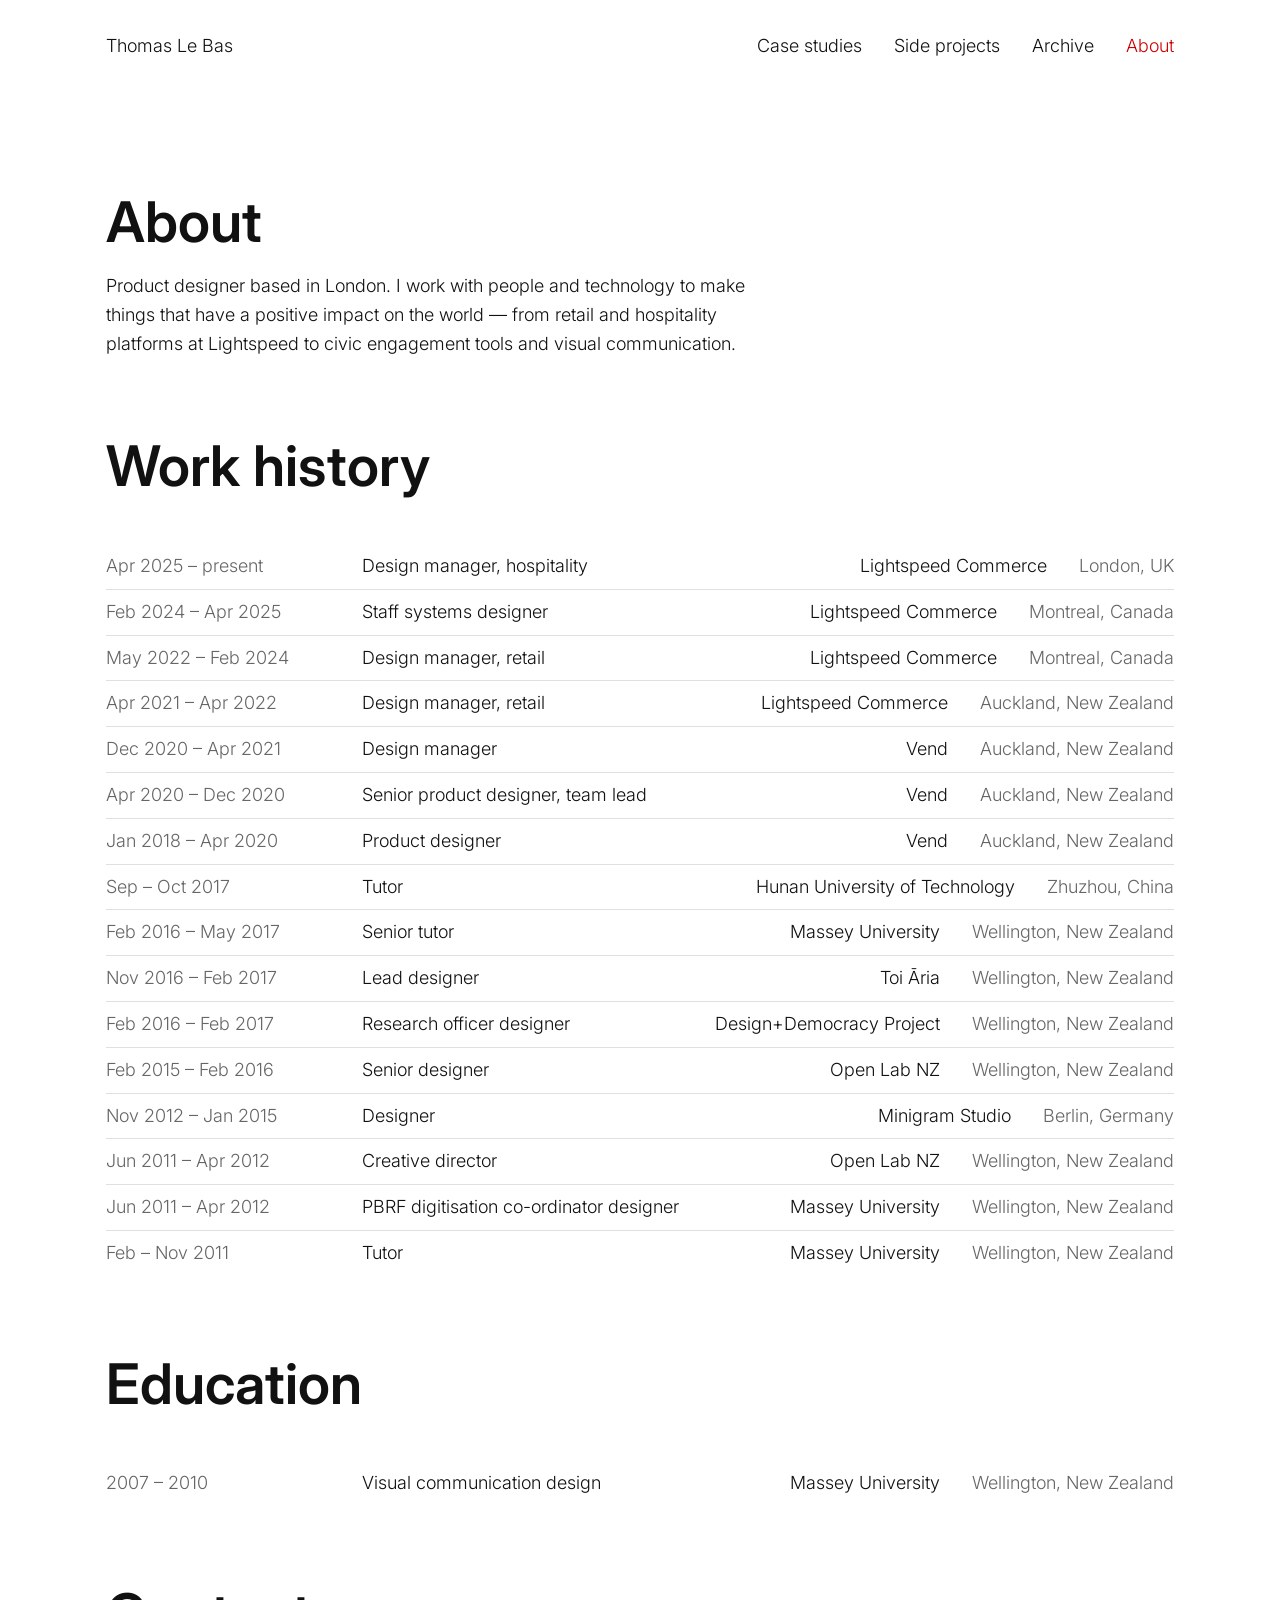
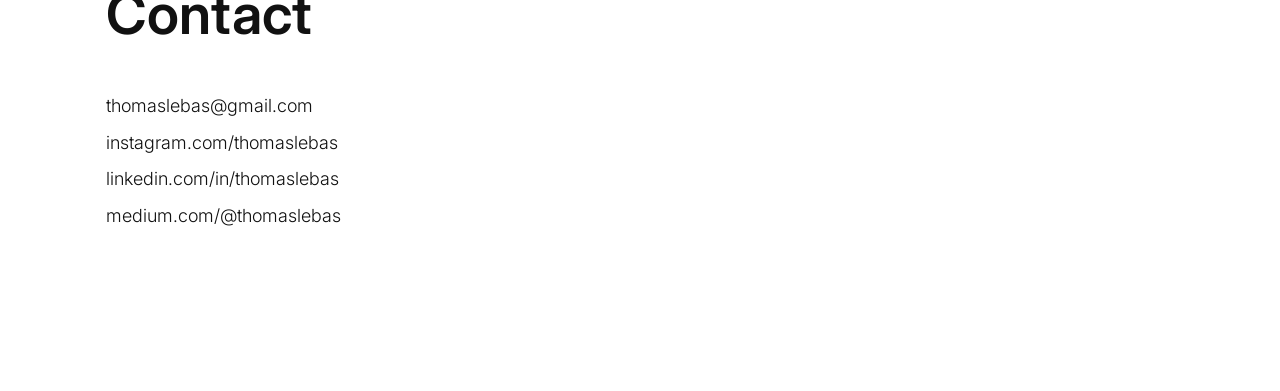
==== about.html @ 402ba268 "Replace overlay with project pages and refresh site typography - Add project.html and project.js for" ====
<!DOCTYPE html>
<html lang="en">
<head>
  <meta charset="UTF-8">
  <meta name="viewport" content="width=device-width, initial-scale=1.0">
  <title>About — Thomas Le Bas</title>
  <link rel="stylesheet" href="css/style.css">
</head>
<body data-page="about">
  <header class="site-header">
    <a href="index.html" class="site-name">Thomas Le Bas</a>
    <nav>
      <ul class="site-nav">
        <li><a href="case-studies.html">Case studies</a></li>
        <li><a href="side-projects.html">Side projects</a></li>
        <li><a href="archive.html">Archive</a></li>
        <li><a href="about.html">About</a></li>
      </ul>
    </nav>
  </header>

  <main>
    <h1 class="page-heading">About</h1>

    <section class="about-section">
      <p class="about-bio">Product designer based in London. I work with people and technology to make things that have a positive impact on the world — from retail and hospitality platforms at Lightspeed to civic engagement tools and visual communication.</p>
    </section>

    <section class="about-section">
      <h2>Work history</h2>
      <ul class="cv-list">
        <li>
          <span class="cv-dates">Apr 2025 – present</span>
          <span>Design manager, hospitality</span>
          <span class="cv-org">Lightspeed Commerce</span>
          <span class="cv-location">London, UK</span>
        </li>
        <li>
          <span class="cv-dates">Feb 2024 – Apr 2025</span>
          <span>Staff systems designer</span>
          <span class="cv-org">Lightspeed Commerce</span>
          <span class="cv-location">Montreal, Canada</span>
        </li>
        <li>
          <span class="cv-dates">May 2022 – Feb 2024</span>
          <span>Design manager, retail</span>
          <span class="cv-org">Lightspeed Commerce</span>
          <span class="cv-location">Montreal, Canada</span>
        </li>
        <li>
          <span class="cv-dates">Apr 2021 – Apr 2022</span>
          <span>Design manager, retail</span>
          <span class="cv-org">Lightspeed Commerce</span>
          <span class="cv-location">Auckland, New Zealand</span>
        </li>
        <li>
          <span class="cv-dates">Dec 2020 – Apr 2021</span>
          <span>Design manager</span>
          <span class="cv-org">Vend</span>
          <span class="cv-location">Auckland, New Zealand</span>
        </li>
        <li>
          <span class="cv-dates">Apr 2020 – Dec 2020</span>
          <span>Senior product designer, team lead</span>
          <span class="cv-org">Vend</span>
          <span class="cv-location">Auckland, New Zealand</span>
        </li>
        <li>
          <span class="cv-dates">Jan 2018 – Apr 2020</span>
          <span>Product designer</span>
          <span class="cv-org">Vend</span>
          <span class="cv-location">Auckland, New Zealand</span>
        </li>
        <li>
          <span class="cv-dates">Sep – Oct 2017</span>
          <span>Tutor</span>
          <span class="cv-org">Hunan University of Technology</span>
          <span class="cv-location">Zhuzhou, China</span>
        </li>
        <li>
          <span class="cv-dates">Feb 2016 – May 2017</span>
          <span>Senior tutor</span>
          <span class="cv-org">Massey University</span>
          <span class="cv-location">Wellington, New Zealand</span>
        </li>
        <li>
          <span class="cv-dates">Nov 2016 – Feb 2017</span>
          <span>Lead designer</span>
          <span class="cv-org">Toi Āria</span>
          <span class="cv-location">Wellington, New Zealand</span>
        </li>
        <li>
          <span class="cv-dates">Feb 2016 – Feb 2017</span>
          <span>Research officer designer</span>
          <span class="cv-org">Design+Democracy Project</span>
          <span class="cv-location">Wellington, New Zealand</span>
        </li>
        <li>
          <span class="cv-dates">Feb 2015 – Feb 2016</span>
          <span>Senior designer</span>
          <span class="cv-org">Open Lab NZ</span>
          <span class="cv-location">Wellington, New Zealand</span>
        </li>
        <li>
          <span class="cv-dates">Nov 2012 – Jan 2015</span>
          <span>Designer</span>
          <span class="cv-org">Minigram Studio</span>
          <span class="cv-location">Berlin, Germany</span>
        </li>
        <li>
          <span class="cv-dates">Jun 2011 – Apr 2012</span>
          <span>Creative director</span>
          <span class="cv-org">Open Lab NZ</span>
          <span class="cv-location">Wellington, New Zealand</span>
        </li>
        <li>
          <span class="cv-dates">Jun 2011 – Apr 2012</span>
          <span>PBRF digitisation co-ordinator designer</span>
          <span class="cv-org">Massey University</span>
          <span class="cv-location">Wellington, New Zealand</span>
        </li>
        <li>
          <span class="cv-dates">Feb – Nov 2011</span>
          <span>Tutor</span>
          <span class="cv-org">Massey University</span>
          <span class="cv-location">Wellington, New Zealand</span>
        </li>
      </ul>
    </section>

    <section class="about-section">
      <h2>Education</h2>
      <ul class="cv-list">
        <li>
          <span class="cv-dates">2007 – 2010</span>
          <span>Visual communication design</span>
          <span class="cv-org">Massey University</span>
          <span class="cv-location">Wellington, New Zealand</span>
        </li>
      </ul>
    </section>

    <section class="about-section">
      <h2>Contact</h2>
      <ul class="contact-list">
        <li><a href="mailto:thomaslebas@gmail.com">thomaslebas@gmail.com</a></li>
        <li><a href="https://instagram.com/thomaslebas" target="_blank" rel="noopener noreferrer">instagram.com/thomaslebas</a></li>
        <li><a href="https://linkedin.com/in/thomaslebas" target="_blank" rel="noopener noreferrer">linkedin.com/in/thomaslebas</a></li>
        <li><a href="https://medium.com/@thomaslebas" target="_blank" rel="noopener noreferrer">medium.com/@thomaslebas</a></li>
      </ul>
    </section>
  </main>

  <script src="js/nav.js"></script>
</body>
</html>
---- css/style.css ----
@import url('https://fonts.googleapis.com/css2?family=Inter:wght@300;600&display=swap');

:root {
  --color-bg: #ffffff;
  --color-text: #111111;
  --color-muted: #666666;
  --color-accent: #cc0000;
  --color-border: #e0e0e0;
  --font-family: 'Inter', system-ui, sans-serif;
  --font-size-heading: 3.5rem;
  --font-size-body: 1.125rem;
  --font-weight-heading: 600;
  --font-weight-body: 300;
  --max-width: 1100px;
  --space-xs: 0.5rem;
  --space-sm: 1rem;
  --space-md: 2rem;
  --space-lg: 4rem;
  --space-xl: 6rem;
}

@media (prefers-color-scheme: dark) {
  :root {
    --color-bg: #111111;
    --color-text: #d4d4d4;
    --color-muted: #8a8a8a;
    --color-accent: #d94040;
    --color-border: #333333;
  }
}

*,
*::before,
*::after {
  box-sizing: border-box;
  margin: 0;
  padding: 0;
}

html {
  font-size: 16px;
  -webkit-text-size-adjust: 100%;
}

body {
  font-family: var(--font-family);
  font-weight: var(--font-weight-body);
  font-size: var(--font-size-body);
  line-height: 1.6;
  color: var(--color-text);
  background-color: var(--color-bg);
  text-transform: none;
}

a {
  color: inherit;
  text-decoration: none;
}

a:hover {
  color: var(--color-accent);
}

img {
  display: block;
  max-width: 100%;
  height: auto;
}

/* Header */

.site-header {
  display: flex;
  justify-content: space-between;
  align-items: baseline;
  gap: var(--space-md);
  max-width: var(--max-width);
  margin: 0 auto;
  padding: var(--space-md) var(--space-sm);
}

.site-name {
  font-size: var(--font-size-body);
  font-weight: var(--font-weight-body);
  white-space: nowrap;
}

.site-nav {
  display: flex;
  flex-wrap: wrap;
  gap: var(--space-sm) var(--space-md);
  list-style: none;
}

.site-nav a {
  font-size: var(--font-size-body);
  font-weight: var(--font-weight-body);
}

.site-nav a.active {
  color: var(--color-accent);
}

/* Main */

main {
  max-width: var(--max-width);
  margin: 0 auto;
  padding: var(--space-xl) var(--space-sm) var(--space-xl);
}

/* Homepage */

.home-intro {
  font-size: var(--font-size-heading);
  font-weight: var(--font-weight-heading);
  line-height: 1.3;
}

/* Page headings */

.page-heading {
  font-size: var(--font-size-heading);
  font-weight: var(--font-weight-heading);
  line-height: 1.2;
  margin-bottom: var(--space-sm);
}

.page-intro {
  font-size: var(--font-size-body);
  color: var(--color-muted);
  max-width: 40rem;
  margin-bottom: var(--space-lg);
}

.page-placeholder {
  font-size: var(--font-size-body);
  color: var(--color-muted);
}

/* About */

.about-section {
  margin-bottom: var(--space-lg);
}

.about-section h2 {
  font-size: var(--font-size-heading);
  font-weight: var(--font-weight-heading);
  margin-bottom: var(--space-md);
}

.about-bio {
  max-width: 40rem;
  margin-bottom: var(--space-lg);
}

.cv-list {
  list-style: none;
}

.cv-list li {
  display: grid;
  grid-template-columns: 14rem 1fr auto auto;
  gap: var(--space-md);
  align-items: baseline;
  padding: var(--space-xs) 0;
  border-bottom: 1px solid var(--color-border);
  font-size: var(--font-size-body);
}

.cv-list li:last-child {
  border-bottom: none;
}

.cv-dates,
.cv-location {
  color: var(--color-muted);
}

.cv-org,
.cv-location {
  white-space: nowrap;
}

.contact-list {
  list-style: none;
}

.contact-list li {
  margin-bottom: var(--space-xs);
}

.contact-list a {
  font-size: var(--font-size-body);
}

/* Project detail */

.project-back {
  display: inline-block;
  font-size: var(--font-size-body);
  color: var(--color-muted);
  margin-bottom: var(--space-md);
}

.project-title {
  font-size: var(--font-size-heading);
  font-weight: var(--font-weight-heading);
  line-height: 1.2;
  margin-bottom: var(--space-sm);
}

.project-description {
  font-size: var(--font-size-body);
  margin-bottom: var(--space-sm);
  max-width: 40rem;
}

.project-credit,
.project-year {
  font-size: var(--font-size-body);
  color: var(--color-muted);
  margin-bottom: var(--space-xs);
}

.project-year {
  margin-bottom: var(--space-md);
}

.project-images img {
  width: 100%;
  margin-bottom: var(--space-sm);
}

@media (max-width: 900px) {
  .project-grid {
    grid-template-columns: repeat(2, 1fr);
  }
}

@media (max-width: 640px) {
  .site-header {
    flex-direction: column;
    align-items: flex-start;
  }

  .project-grid {
    grid-template-columns: 1fr;
  }

  .cv-list li {
    grid-template-columns: 1fr;
    gap: 0;
    padding: var(--space-sm) 0;
  }
}

/* Grid */

.project-grid {
  display: grid;
  grid-template-columns: repeat(3, 1fr);
  gap: var(--space-md);
}

.project-card {
  display: block;
  width: 100%;
  text-align: left;
  color: inherit;
}

.project-card:hover .project-card-title {
  color: var(--color-accent);
}

.project-card-image {
  width: 100%;
  aspect-ratio: 4 / 3;
  object-fit: cover;
}

.project-card-placeholder {
  width: 100%;
  aspect-ratio: 4 / 3;
  background-color: var(--color-muted);
  opacity: 0.1;
}

.project-card-title {
  font-size: var(--font-size-body);
  font-weight: var(--font-weight-body);
  margin-top: var(--space-sm);
}
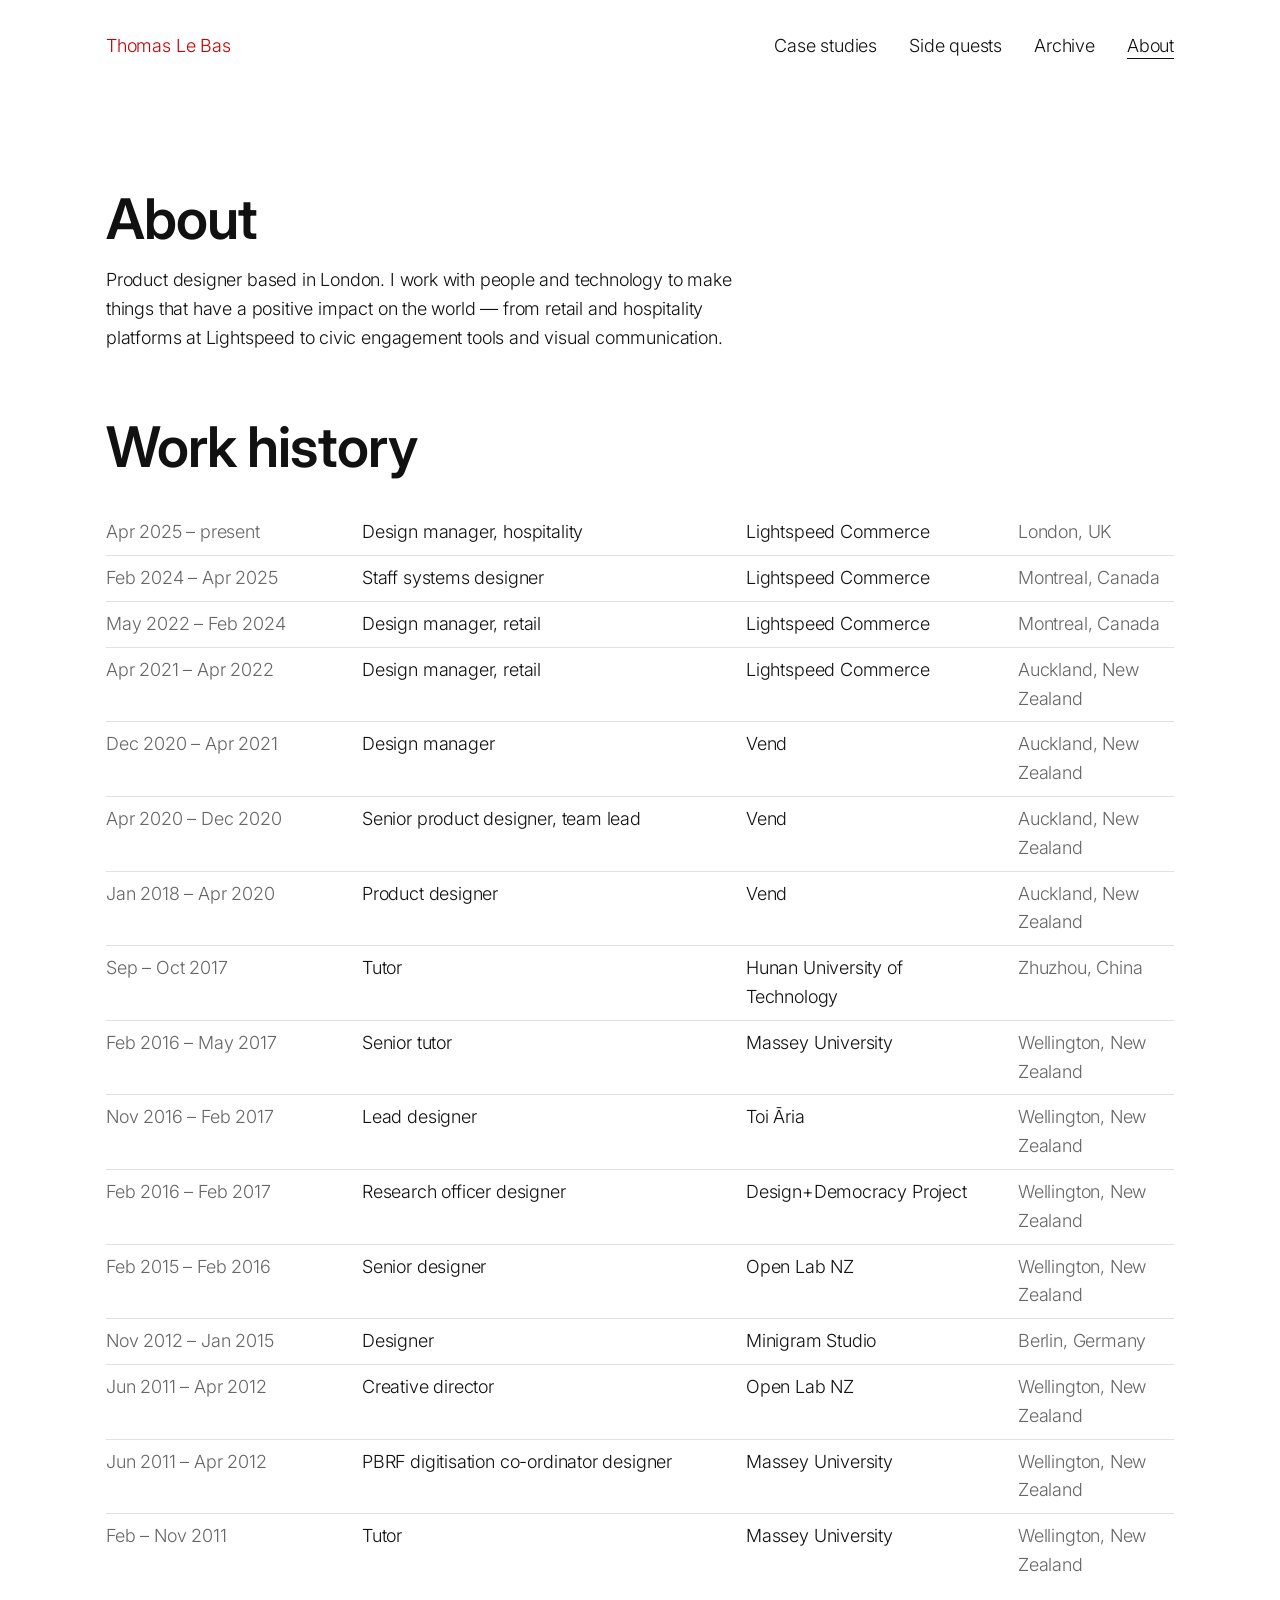
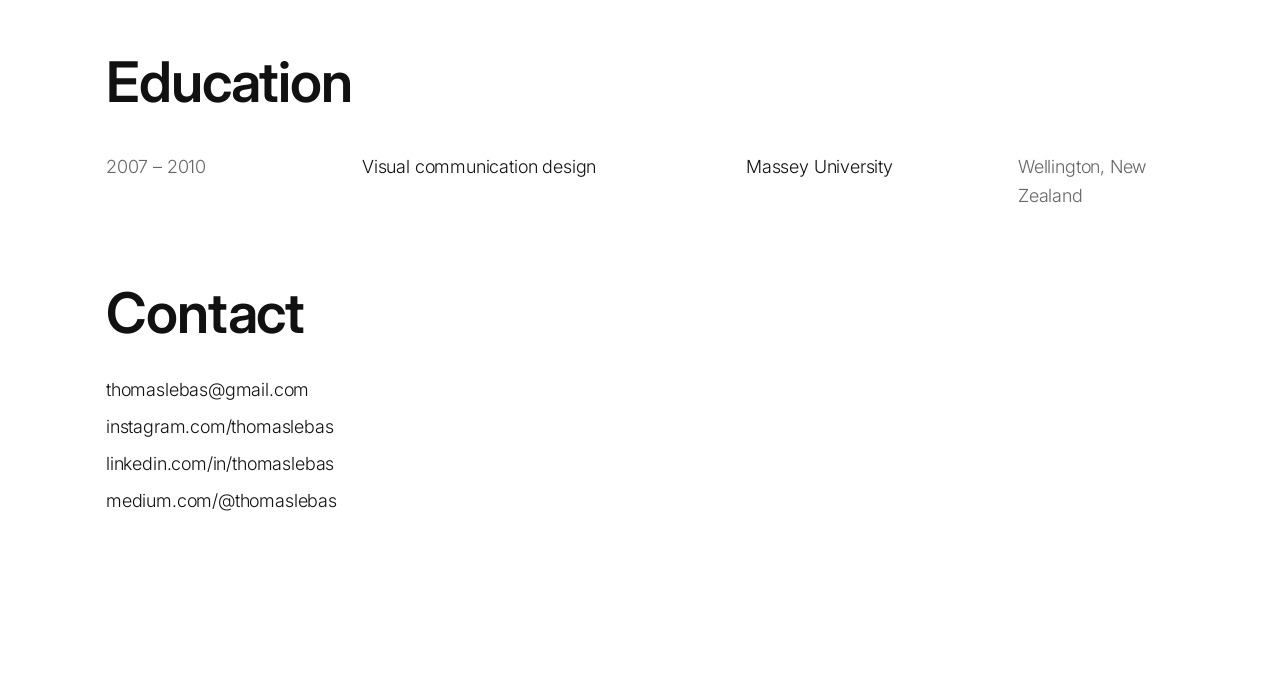
==== commit af4a78b8: "Add mobile nav, auth gate, and link hover refinements - Add hamburger menu toggle for mobile navigat" ====
--- a/about.html
+++ b/about.html
@@ -9,10 +9,13 @@
 <body data-page="about">
   <header class="site-header">
     <a href="index.html" class="site-name">Thomas Le Bas</a>
-    <nav>
+    <button type="button" class="nav-toggle" aria-expanded="false" aria-controls="site-nav" aria-label="Open menu">
+      <span class="nav-toggle-icon" aria-hidden="true"></span>
+    </button>
+    <nav id="site-nav">
       <ul class="site-nav">
         <li><a href="case-studies.html">Case studies</a></li>
-        <li><a href="side-projects.html">Side projects</a></li>
+        <li><a href="side-projects.html">Side quests</a></li>
         <li><a href="archive.html">Archive</a></li>
         <li><a href="about.html">About</a></li>
       </ul>
--- a/css/style.css
+++ b/css/style.css
@@ -8,7 +8,10 @@
   --color-border: #e0e0e0;
   --font-family: 'Inter', system-ui, sans-serif;
   --font-size-heading: 3.5rem;
+  --line-height-heading: 1.1;
+  --letter-spacing-heading: -0.02em;
   --font-size-body: 1.125rem;
+  --letter-spacing-body: -0.01em;
   --font-weight-heading: 600;
   --font-weight-body: 300;
   --max-width: 1100px;
@@ -46,6 +49,7 @@
   font-family: var(--font-family);
   font-weight: var(--font-weight-body);
   font-size: var(--font-size-body);
+  letter-spacing: var(--letter-spacing-body);
   line-height: 1.6;
   color: var(--color-text);
   background-color: var(--color-bg);
@@ -55,10 +59,28 @@
 a {
   color: inherit;
   text-decoration: none;
+  position: relative;
+  display: inline-block;
+  line-height: 1;
+  padding-bottom: 4px;
+}
+
+a::after {
+  content: '';
+  position: absolute;
+  left: 0;
+  right: 0;
+  bottom: 0;
+  height: 1px;
+  background-color: transparent;
+}
+
+a:hover::after {
+  background-color: currentColor;
 }
 
 a:hover {
-  color: var(--color-accent);
+  text-decoration: none;
 }
 
 img {
@@ -82,7 +104,54 @@
 .site-name {
   font-size: var(--font-size-body);
   font-weight: var(--font-weight-body);
+  color: var(--color-accent);
   white-space: nowrap;
+}
+
+.site-name:hover {
+  color: var(--color-accent);
+}
+
+.site-nav a.active::after {
+  background-color: currentColor;
+}
+
+.nav-toggle {
+  display: none;
+  background: none;
+  border: none;
+  padding: var(--space-xs);
+  cursor: pointer;
+  color: inherit;
+  line-height: 0;
+}
+
+.nav-toggle-icon,
+.nav-toggle-icon::before,
+.nav-toggle-icon::after {
+  display: block;
+  width: 1.25rem;
+  height: 2px;
+  background-color: currentColor;
+}
+
+.nav-toggle-icon {
+  position: relative;
+}
+
+.nav-toggle-icon::before,
+.nav-toggle-icon::after {
+  content: '';
+  position: absolute;
+  left: 0;
+}
+
+.nav-toggle-icon::before {
+  top: -6px;
+}
+
+.nav-toggle-icon::after {
+  top: 6px;
 }
 
 .site-nav {
@@ -97,10 +166,6 @@
   font-weight: var(--font-weight-body);
 }
 
-.site-nav a.active {
-  color: var(--color-accent);
-}
-
 /* Main */
 
 main {
@@ -114,7 +179,8 @@
 .home-intro {
   font-size: var(--font-size-heading);
   font-weight: var(--font-weight-heading);
-  line-height: 1.3;
+  line-height: var(--line-height-heading);
+  letter-spacing: var(--letter-spacing-heading);
 }
 
 /* Page headings */
@@ -122,7 +188,8 @@
 .page-heading {
   font-size: var(--font-size-heading);
   font-weight: var(--font-weight-heading);
-  line-height: 1.2;
+  line-height: var(--line-height-heading);
+  letter-spacing: var(--letter-spacing-heading);
   margin-bottom: var(--space-sm);
 }
 
@@ -136,6 +203,67 @@
 .page-placeholder {
   font-size: var(--font-size-body);
   color: var(--color-muted);
+}
+
+/* Auth gate */
+
+.auth-gate {
+  max-width: 24rem;
+}
+
+.auth-gate-intro {
+  font-size: var(--font-size-body);
+  color: var(--color-muted);
+  margin-bottom: var(--space-md);
+}
+
+.auth-gate-form {
+  display: flex;
+  flex-direction: column;
+  gap: var(--space-sm);
+}
+
+.auth-gate-label {
+  font-size: var(--font-size-body);
+}
+
+.auth-gate-input {
+  font-family: var(--font-family);
+  font-size: var(--font-size-body);
+  font-weight: var(--font-weight-body);
+  letter-spacing: var(--letter-spacing-body);
+  color: var(--color-text);
+  background-color: var(--color-bg);
+  border: 1px solid var(--color-border);
+  padding: var(--space-xs) var(--space-sm);
+  width: 100%;
+}
+
+.auth-gate-input:focus {
+  outline: 2px solid var(--color-accent);
+  outline-offset: 2px;
+}
+
+.auth-gate-error {
+  font-size: var(--font-size-body);
+  color: var(--color-accent);
+}
+
+.auth-gate-submit {
+  align-self: flex-start;
+  font-family: var(--font-family);
+  font-size: var(--font-size-body);
+  font-weight: var(--font-weight-body);
+  letter-spacing: var(--letter-spacing-body);
+  color: var(--color-text);
+  background: none;
+  border: 1px solid var(--color-border);
+  padding: var(--space-xs) var(--space-sm);
+  cursor: pointer;
+}
+
+.auth-gate-submit:hover {
+  text-decoration: underline;
 }
 
 /* About */
@@ -147,6 +275,8 @@
 .about-section h2 {
   font-size: var(--font-size-heading);
   font-weight: var(--font-weight-heading);
+  line-height: var(--line-height-heading);
+  letter-spacing: var(--letter-spacing-heading);
   margin-bottom: var(--space-md);
 }
 
@@ -161,9 +291,11 @@
 
 .cv-list li {
   display: grid;
-  grid-template-columns: 14rem 1fr auto auto;
+  grid-template-columns: 14rem 22rem 15rem 11rem;
   gap: var(--space-md);
   align-items: baseline;
+  justify-items: start;
+  text-align: left;
   padding: var(--space-xs) 0;
   border-bottom: 1px solid var(--color-border);
   font-size: var(--font-size-body);
@@ -180,7 +312,7 @@
 
 .cv-org,
 .cv-location {
-  white-space: nowrap;
+  text-align: left;
 }
 
 .contact-list {
@@ -207,7 +339,8 @@
 .project-title {
   font-size: var(--font-size-heading);
   font-weight: var(--font-weight-heading);
-  line-height: 1.2;
+  line-height: var(--line-height-heading);
+  letter-spacing: var(--letter-spacing-heading);
   margin-bottom: var(--space-sm);
 }
 
@@ -231,29 +364,6 @@
 .project-images img {
   width: 100%;
   margin-bottom: var(--space-sm);
-}
-
-@media (max-width: 900px) {
-  .project-grid {
-    grid-template-columns: repeat(2, 1fr);
-  }
-}
-
-@media (max-width: 640px) {
-  .site-header {
-    flex-direction: column;
-    align-items: flex-start;
-  }
-
-  .project-grid {
-    grid-template-columns: 1fr;
-  }
-
-  .cv-list li {
-    grid-template-columns: 1fr;
-    gap: 0;
-    padding: var(--space-sm) 0;
-  }
 }
 
 /* Grid */
@@ -269,10 +379,48 @@
   width: 100%;
   text-align: left;
   color: inherit;
-}
-
-.project-card:hover .project-card-title {
-  color: var(--color-accent);
+  padding-bottom: 0;
+  line-height: inherit;
+}
+
+.project-card::after {
+  display: none;
+}
+
+.project-card-title,
+.project-card-descriptor {
+  position: relative;
+  display: block;
+  width: fit-content;
+  line-height: 1;
+  padding-bottom: 4px;
+  font-size: var(--font-size-body);
+  font-weight: var(--font-weight-body);
+}
+
+.project-card-title {
+  margin-top: var(--space-sm);
+}
+
+.project-card-descriptor {
+  color: var(--color-muted);
+  margin-top: var(--space-xs);
+}
+
+.project-card-title::after,
+.project-card-descriptor::after {
+  content: '';
+  position: absolute;
+  left: 0;
+  right: 0;
+  bottom: 0;
+  height: 1px;
+  background-color: transparent;
+}
+
+.project-card:hover .project-card-title::after,
+.project-card:hover .project-card-descriptor::after {
+  background-color: currentColor;
 }
 
 .project-card-image {
@@ -288,8 +436,50 @@
   opacity: 0.1;
 }
 
-.project-card-title {
-  font-size: var(--font-size-body);
-  font-weight: var(--font-weight-body);
-  margin-top: var(--space-sm);
-}
+@media (max-width: 900px) {
+  .project-grid {
+    grid-template-columns: repeat(2, 1fr);
+  }
+}
+
+@media (max-width: 640px) {
+  :root {
+    --font-size-heading: 3em;
+  }
+
+  .site-header {
+    flex-wrap: wrap;
+    align-items: center;
+  }
+
+  .nav-toggle {
+    display: block;
+    margin-left: auto;
+  }
+
+  .site-header nav {
+    display: none;
+    width: 100%;
+    order: 3;
+  }
+
+  .site-header nav.is-open {
+    display: block;
+  }
+
+  .site-nav {
+    flex-direction: column;
+    gap: var(--space-sm);
+    padding-top: var(--space-sm);
+  }
+
+  .project-grid {
+    grid-template-columns: 1fr;
+  }
+
+  .cv-list li {
+    grid-template-columns: 1fr;
+    gap: 0;
+    padding: var(--space-sm) 0;
+  }
+}
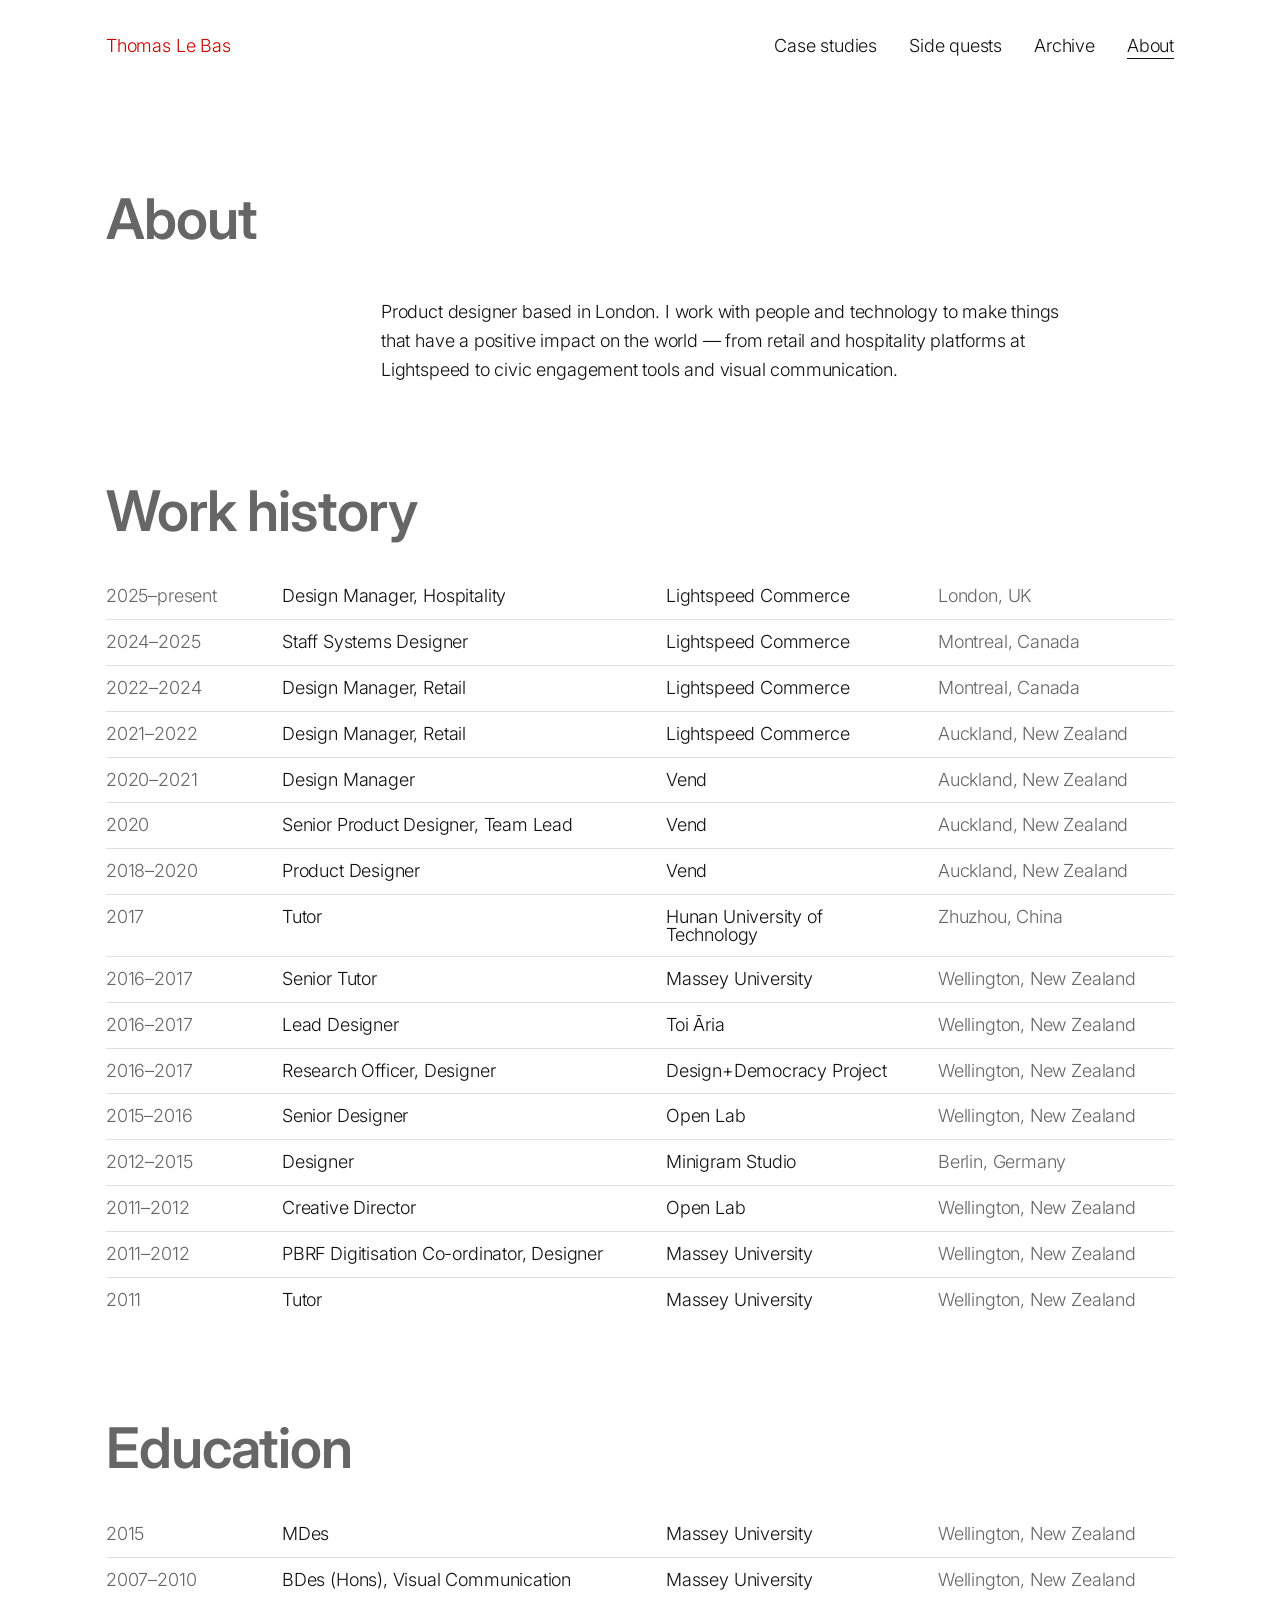
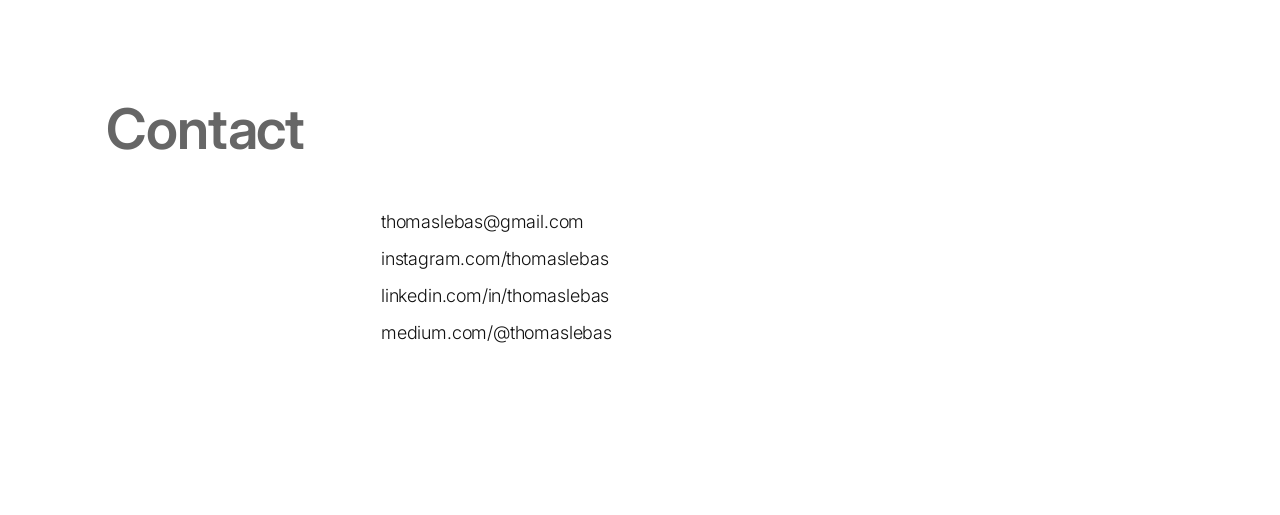
==== commit 5adad748: "Add homepage previews and case studies grid - Show case studies, side quests, and archive previews o" ====
--- a/about.html
+++ b/about.html
@@ -22,136 +22,141 @@
     </nav>
   </header>
 
-  <main>
-    <h1 class="page-heading">About</h1>
+  <main class="about-layout">
+    <h1 class="page-heading about-layout-heading">About</h1>
+    <div class="about-layout-body">
+      <p class="about-bio">Product designer based in London. I work with people and technology to make things that have a positive impact on the world — from retail and hospitality platforms at Lightspeed to civic engagement tools and visual communication.</p>
+    </div>
 
-    <section class="about-section">
-      <p class="about-bio">Product designer based in London. I work with people and technology to make things that have a positive impact on the world — from retail and hospitality platforms at Lightspeed to civic engagement tools and visual communication.</p>
-    </section>
-
-    <section class="about-section">
+    <section class="about-section about-layout-full">
       <h2>Work history</h2>
       <ul class="cv-list">
         <li>
-          <span class="cv-dates">Apr 2025 – present</span>
-          <span>Design manager, hospitality</span>
-          <span class="cv-org">Lightspeed Commerce</span>
+          <span class="cv-dates">2025–present</span>
+          <span>Design Manager, Hospitality</span>
+          <a class="cv-org" href="https://www.lightspeedhq.com/" target="_blank" rel="noopener noreferrer">Lightspeed Commerce</a>
           <span class="cv-location">London, UK</span>
         </li>
         <li>
-          <span class="cv-dates">Feb 2024 – Apr 2025</span>
-          <span>Staff systems designer</span>
-          <span class="cv-org">Lightspeed Commerce</span>
+          <span class="cv-dates">2024–2025</span>
+          <span>Staff Systems Designer</span>
+          <a class="cv-org" href="https://www.lightspeedhq.com/" target="_blank" rel="noopener noreferrer">Lightspeed Commerce</a>
           <span class="cv-location">Montreal, Canada</span>
         </li>
         <li>
-          <span class="cv-dates">May 2022 – Feb 2024</span>
-          <span>Design manager, retail</span>
-          <span class="cv-org">Lightspeed Commerce</span>
+          <span class="cv-dates">2022–2024</span>
+          <span>Design Manager, Retail</span>
+          <a class="cv-org" href="https://www.lightspeedhq.com/" target="_blank" rel="noopener noreferrer">Lightspeed Commerce</a>
           <span class="cv-location">Montreal, Canada</span>
         </li>
         <li>
-          <span class="cv-dates">Apr 2021 – Apr 2022</span>
-          <span>Design manager, retail</span>
-          <span class="cv-org">Lightspeed Commerce</span>
+          <span class="cv-dates">2021–2022</span>
+          <span>Design Manager, Retail</span>
+          <a class="cv-org" href="https://www.lightspeedhq.com/" target="_blank" rel="noopener noreferrer">Lightspeed Commerce</a>
           <span class="cv-location">Auckland, New Zealand</span>
         </li>
         <li>
-          <span class="cv-dates">Dec 2020 – Apr 2021</span>
-          <span>Design manager</span>
-          <span class="cv-org">Vend</span>
+          <span class="cv-dates">2020–2021</span>
+          <span>Design Manager</span>
+          <a class="cv-org" href="https://www.vendhq.com/" target="_blank" rel="noopener noreferrer">Vend</a>
           <span class="cv-location">Auckland, New Zealand</span>
         </li>
         <li>
-          <span class="cv-dates">Apr 2020 – Dec 2020</span>
-          <span>Senior product designer, team lead</span>
-          <span class="cv-org">Vend</span>
+          <span class="cv-dates">2020</span>
+          <span>Senior Product Designer, Team Lead</span>
+          <a class="cv-org" href="https://www.vendhq.com/" target="_blank" rel="noopener noreferrer">Vend</a>
           <span class="cv-location">Auckland, New Zealand</span>
         </li>
         <li>
-          <span class="cv-dates">Jan 2018 – Apr 2020</span>
-          <span>Product designer</span>
-          <span class="cv-org">Vend</span>
+          <span class="cv-dates">2018–2020</span>
+          <span>Product Designer</span>
+          <a class="cv-org" href="https://www.vendhq.com/" target="_blank" rel="noopener noreferrer">Vend</a>
           <span class="cv-location">Auckland, New Zealand</span>
         </li>
         <li>
-          <span class="cv-dates">Sep – Oct 2017</span>
+          <span class="cv-dates">2017</span>
           <span>Tutor</span>
-          <span class="cv-org">Hunan University of Technology</span>
+          <a class="cv-org" href="https://www.hut.edu.cn/" target="_blank" rel="noopener noreferrer">Hunan University of Technology</a>
           <span class="cv-location">Zhuzhou, China</span>
         </li>
         <li>
-          <span class="cv-dates">Feb 2016 – May 2017</span>
-          <span>Senior tutor</span>
-          <span class="cv-org">Massey University</span>
+          <span class="cv-dates">2016–2017</span>
+          <span>Senior Tutor</span>
+          <a class="cv-org" href="https://www.massey.ac.nz/about/colleges-schools-and-institutes/college-of-creative-arts/" target="_blank" rel="noopener noreferrer">Massey University</a>
           <span class="cv-location">Wellington, New Zealand</span>
         </li>
         <li>
-          <span class="cv-dates">Nov 2016 – Feb 2017</span>
-          <span>Lead designer</span>
-          <span class="cv-org">Toi Āria</span>
+          <span class="cv-dates">2016–2017</span>
+          <span>Lead Designer</span>
+          <a class="cv-org" href="https://www.toiaria.org/" target="_blank" rel="noopener noreferrer">Toi Āria</a>
           <span class="cv-location">Wellington, New Zealand</span>
         </li>
         <li>
-          <span class="cv-dates">Feb 2016 – Feb 2017</span>
-          <span>Research officer designer</span>
-          <span class="cv-org">Design+Democracy Project</span>
+          <span class="cv-dates">2016–2017</span>
+          <span>Research Officer, Designer</span>
+          <a class="cv-org" href="https://designdem.tumblr.com/" target="_blank" rel="noopener noreferrer">Design+Democracy Project</a>
           <span class="cv-location">Wellington, New Zealand</span>
         </li>
         <li>
-          <span class="cv-dates">Feb 2015 – Feb 2016</span>
-          <span>Senior designer</span>
-          <span class="cv-org">Open Lab NZ</span>
+          <span class="cv-dates">2015–2016</span>
+          <span>Senior Designer</span>
+          <a class="cv-org" href="https://www.openlab.ac.nz/" target="_blank" rel="noopener noreferrer">Open Lab</a>
           <span class="cv-location">Wellington, New Zealand</span>
         </li>
         <li>
-          <span class="cv-dates">Nov 2012 – Jan 2015</span>
+          <span class="cv-dates">2012–2015</span>
           <span>Designer</span>
-          <span class="cv-org">Minigram Studio</span>
+          <a class="cv-org" href="https://minigram.de/" target="_blank" rel="noopener noreferrer">Minigram Studio</a>
           <span class="cv-location">Berlin, Germany</span>
         </li>
         <li>
-          <span class="cv-dates">Jun 2011 – Apr 2012</span>
-          <span>Creative director</span>
-          <span class="cv-org">Open Lab NZ</span>
+          <span class="cv-dates">2011–2012</span>
+          <span>Creative Director</span>
+          <a class="cv-org" href="https://www.openlab.ac.nz/" target="_blank" rel="noopener noreferrer">Open Lab</a>
           <span class="cv-location">Wellington, New Zealand</span>
         </li>
         <li>
-          <span class="cv-dates">Jun 2011 – Apr 2012</span>
-          <span>PBRF digitisation co-ordinator designer</span>
-          <span class="cv-org">Massey University</span>
+          <span class="cv-dates">2011–2012</span>
+          <span>PBRF Digitisation Co-ordinator, Designer</span>
+          <a class="cv-org" href="https://www.massey.ac.nz/about/colleges-schools-and-institutes/college-of-creative-arts/" target="_blank" rel="noopener noreferrer">Massey University</a>
           <span class="cv-location">Wellington, New Zealand</span>
         </li>
         <li>
-          <span class="cv-dates">Feb – Nov 2011</span>
+          <span class="cv-dates">2011</span>
           <span>Tutor</span>
-          <span class="cv-org">Massey University</span>
+          <a class="cv-org" href="https://www.massey.ac.nz/about/colleges-schools-and-institutes/college-of-creative-arts/" target="_blank" rel="noopener noreferrer">Massey University</a>
           <span class="cv-location">Wellington, New Zealand</span>
         </li>
       </ul>
     </section>
 
-    <section class="about-section">
+    <section class="about-section about-layout-full">
       <h2>Education</h2>
       <ul class="cv-list">
         <li>
-          <span class="cv-dates">2007 – 2010</span>
-          <span>Visual communication design</span>
-          <span class="cv-org">Massey University</span>
+          <span class="cv-dates">2015</span>
+          <span>MDes</span>
+          <a class="cv-org" href="https://www.massey.ac.nz/about/colleges-schools-and-institutes/college-of-creative-arts/" target="_blank" rel="noopener noreferrer">Massey University</a>
+          <span class="cv-location">Wellington, New Zealand</span>
+        </li>
+        <li>
+          <span class="cv-dates">2007–2010</span>
+          <span>BDes (Hons), Visual Communication</span>
+          <a class="cv-org" href="https://www.massey.ac.nz/about/colleges-schools-and-institutes/college-of-creative-arts/" target="_blank" rel="noopener noreferrer">Massey University</a>
           <span class="cv-location">Wellington, New Zealand</span>
         </li>
       </ul>
     </section>
 
-    <section class="about-section">
-      <h2>Contact</h2>
+    <h2 class="about-layout-heading">Contact</h2>
+    <div class="about-layout-body">
       <ul class="contact-list">
         <li><a href="mailto:thomaslebas@gmail.com">thomaslebas@gmail.com</a></li>
         <li><a href="https://instagram.com/thomaslebas" target="_blank" rel="noopener noreferrer">instagram.com/thomaslebas</a></li>
         <li><a href="https://linkedin.com/in/thomaslebas" target="_blank" rel="noopener noreferrer">linkedin.com/in/thomaslebas</a></li>
         <li><a href="https://medium.com/@thomaslebas" target="_blank" rel="noopener noreferrer">medium.com/@thomaslebas</a></li>
       </ul>
-    </section>
+    </div>
   </main>
 
   <script src="js/nav.js"></script>
--- a/css/style.css
+++ b/css/style.css
@@ -161,7 +161,8 @@
   list-style: none;
 }
 
-.site-nav a {
+.site-nav a,
+.cv-org {
   font-size: var(--font-size-body);
   font-weight: var(--font-weight-body);
 }
@@ -181,6 +182,19 @@
   font-weight: var(--font-weight-heading);
   line-height: var(--line-height-heading);
   letter-spacing: var(--letter-spacing-heading);
+  margin-bottom: 18rem;
+}
+
+.home-intro + .home-section {
+  margin-top: 0;
+}
+
+.home-section {
+  margin-top: var(--space-xl);
+}
+
+.home-section .page-heading {
+  margin-bottom: var(--space-md);
 }
 
 /* Page headings */
@@ -191,6 +205,7 @@
   line-height: var(--line-height-heading);
   letter-spacing: var(--letter-spacing-heading);
   margin-bottom: var(--space-sm);
+  color: var(--color-muted);
 }
 
 .page-intro {
@@ -268,6 +283,40 @@
 
 /* About */
 
+.about-layout {
+  display: grid;
+  grid-template-columns: repeat(12, 1fr);
+  column-gap: var(--space-md);
+  row-gap: var(--space-md);
+  align-items: start;
+}
+
+.about-layout-heading {
+  grid-column: 1 / -1;
+}
+
+.about-layout-body {
+  grid-column: 4 / span 8;
+  margin-bottom: var(--space-lg);
+}
+
+.about-layout-full {
+  grid-column: 1 / -1;
+}
+
+.about-layout-heading.page-heading,
+h2.about-layout-heading {
+  margin-bottom: var(--space-sm);
+}
+
+h2.about-layout-heading {
+  font-size: var(--font-size-heading);
+  font-weight: var(--font-weight-heading);
+  line-height: var(--line-height-heading);
+  letter-spacing: var(--letter-spacing-heading);
+  color: var(--color-muted);
+}
+
 .about-section {
   margin-bottom: var(--space-lg);
 }
@@ -278,11 +327,11 @@
   line-height: var(--line-height-heading);
   letter-spacing: var(--letter-spacing-heading);
   margin-bottom: var(--space-md);
+  color: var(--color-muted);
 }
 
 .about-bio {
-  max-width: 40rem;
-  margin-bottom: var(--space-lg);
+  margin-bottom: 0;
 }
 
 .cv-list {
@@ -291,7 +340,7 @@
 
 .cv-list li {
   display: grid;
-  grid-template-columns: 14rem 22rem 15rem 11rem;
+  grid-template-columns: 9rem 22rem 15rem 14rem;
   gap: var(--space-md);
   align-items: baseline;
   justify-items: start;
@@ -310,7 +359,10 @@
   color: var(--color-muted);
 }
 
-.cv-org,
+.cv-org {
+  text-align: left;
+}
+
 .cv-location {
   text-align: left;
 }
@@ -329,11 +381,33 @@
 
 /* Project detail */
 
+.project-layout {
+  display: grid;
+  grid-template-columns: repeat(12, 1fr);
+  column-gap: var(--space-md);
+  row-gap: var(--space-md);
+  align-items: start;
+}
+
 .project-back {
-  display: inline-block;
-  font-size: var(--font-size-body);
-  color: var(--color-muted);
-  margin-bottom: var(--space-md);
+  grid-column: 1 / span 3;
+  justify-self: start;
+  width: fit-content;
+  font-size: var(--font-size-body);
+  color: var(--color-muted);
+}
+
+.project-back-arrow {
+  color: var(--color-muted);
+}
+
+.project-back-link {
+  color: var(--color-muted);
+}
+
+.project-content {
+  grid-column: 4 / span 8;
+  margin-bottom: var(--space-lg);
 }
 
 .project-title {
@@ -342,12 +416,12 @@
   line-height: var(--line-height-heading);
   letter-spacing: var(--letter-spacing-heading);
   margin-bottom: var(--space-sm);
+  color: var(--color-muted);
 }
 
 .project-description {
   font-size: var(--font-size-body);
   margin-bottom: var(--space-sm);
-  max-width: 40rem;
 }
 
 .project-credit,
@@ -358,12 +432,20 @@
 }
 
 .project-year {
-  margin-bottom: var(--space-md);
+  margin-bottom: 0;
+}
+
+.project-images {
+  grid-column: 1 / -1;
 }
 
 .project-images img {
   width: 100%;
   margin-bottom: var(--space-sm);
+}
+
+.project-images img:last-child {
+  margin-bottom: 0;
 }
 
 /* Grid */
@@ -444,7 +526,7 @@
 
 @media (max-width: 640px) {
   :root {
-    --font-size-heading: 3em;
+    --font-size-heading: 2.5em;
   }
 
   .site-header {
@@ -452,25 +534,46 @@
     align-items: center;
   }
 
+  .site-header .site-name {
+    padding-bottom: 0;
+  }
+
+  .site-header .site-name::after {
+    bottom: -4px;
+  }
+
   .nav-toggle {
-    display: block;
+    display: flex;
+    align-items: center;
+    justify-content: center;
     margin-left: auto;
+    padding: 0;
+    width: 1.25rem;
+    height: var(--font-size-body);
+    line-height: 0;
   }
 
   .site-header nav {
-    display: none;
+    display: grid;
+    grid-template-rows: 0fr;
     width: 100%;
     order: 3;
+    transition: grid-template-rows 0.25s ease;
   }
 
   .site-header nav.is-open {
-    display: block;
+    grid-template-rows: 1fr;
   }
 
   .site-nav {
     flex-direction: column;
+    flex-wrap: nowrap;
+    align-items: flex-start;
+    width: 100%;
     gap: var(--space-sm);
     padding-top: var(--space-sm);
+    overflow: hidden;
+    min-height: 0;
   }
 
   .project-grid {
@@ -482,4 +585,11 @@
     gap: 0;
     padding: var(--space-sm) 0;
   }
-}
+
+  .project-back,
+  .project-content,
+  .about-layout-heading,
+  .about-layout-body {
+    grid-column: 1 / -1;
+  }
+}
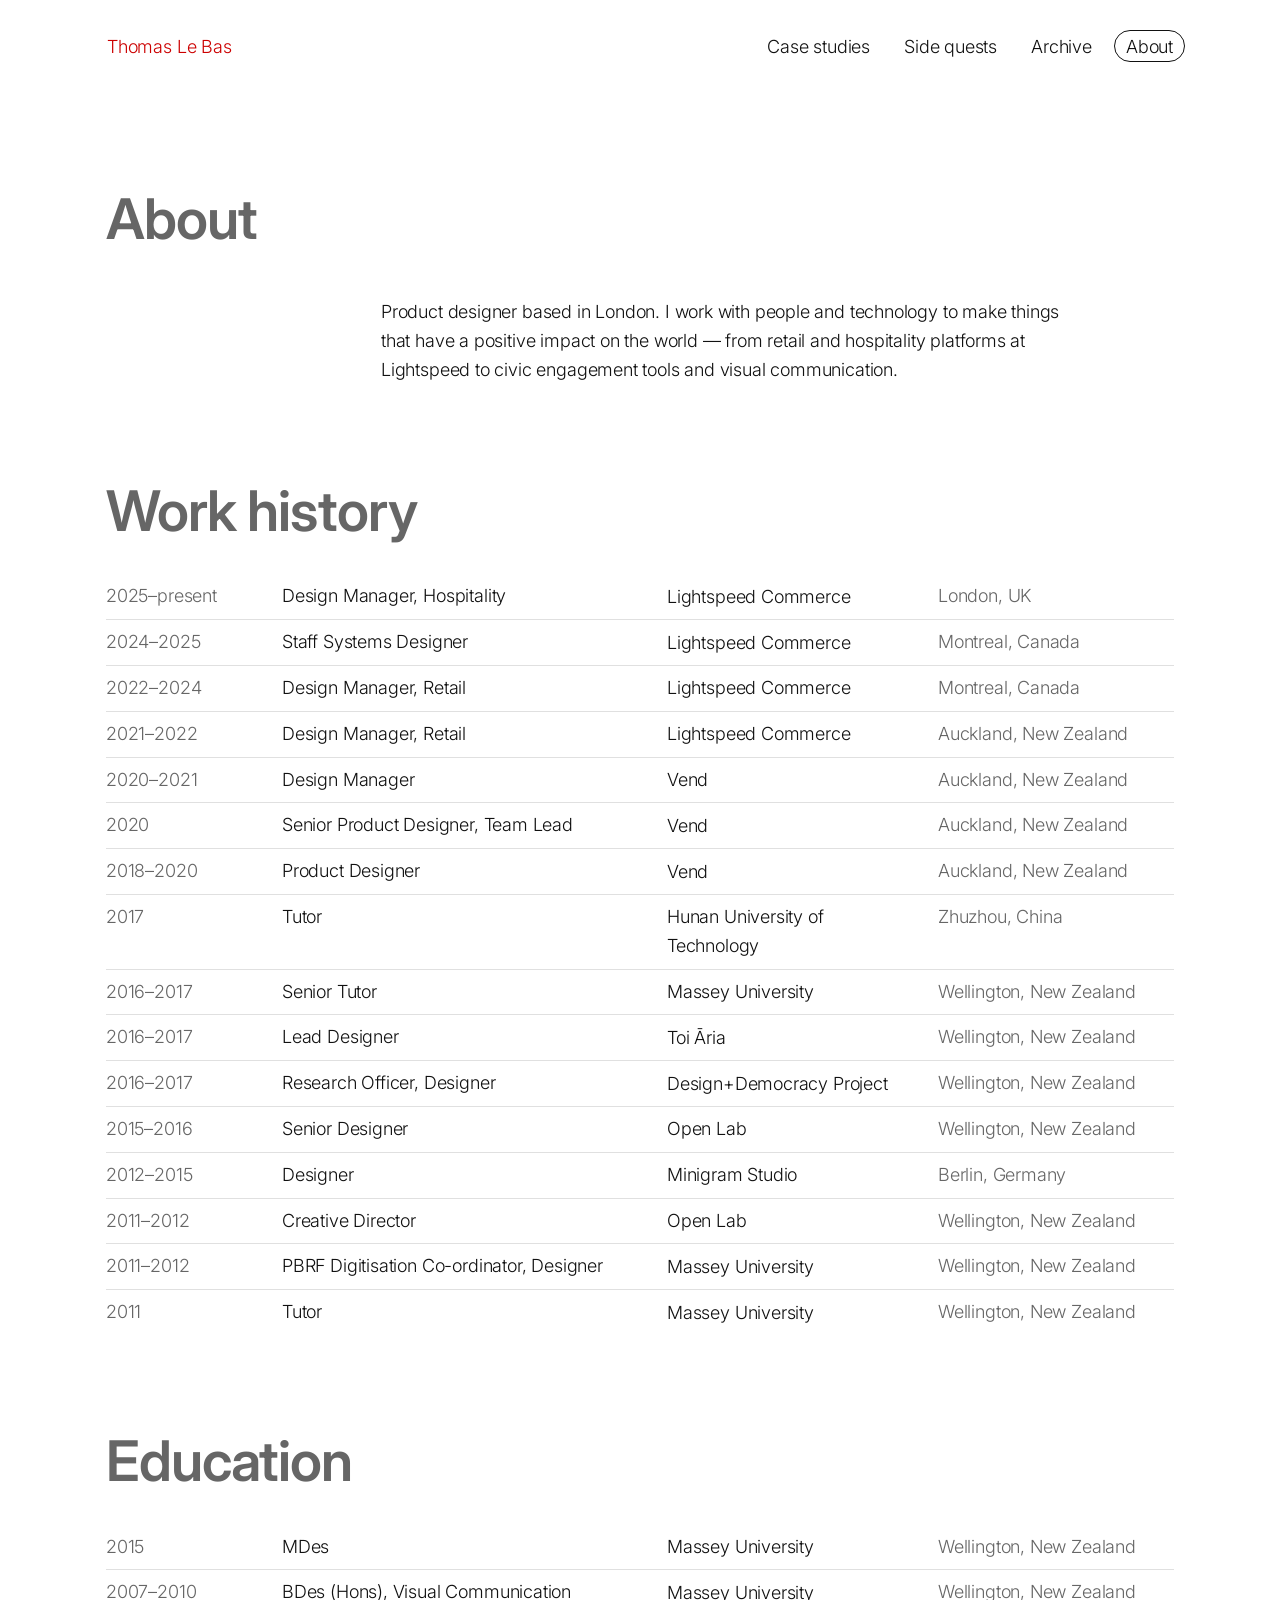
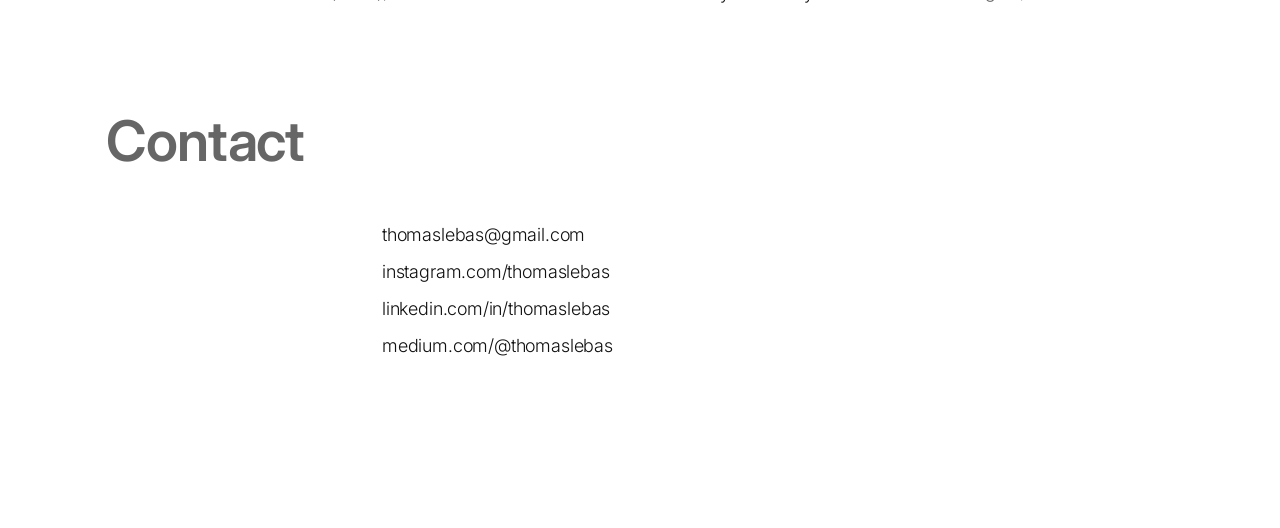
==== commit bd1899a0: "Replace link underlines with pill highlight hover style - Use rounded pill background highlights on " ====
--- a/about.html
+++ b/about.html
@@ -8,7 +8,7 @@
 </head>
 <body data-page="about">
   <header class="site-header">
-    <a href="index.html" class="site-name">Thomas Le Bas</a>
+    <span class="site-name-cell"><a href="index.html" class="site-name">Thomas Le Bas</a></span>
     <button type="button" class="nav-toggle" aria-expanded="false" aria-controls="site-nav" aria-label="Open menu">
       <span class="nav-toggle-icon" aria-hidden="true"></span>
     </button>
@@ -34,97 +34,97 @@
         <li>
           <span class="cv-dates">2025–present</span>
           <span>Design Manager, Hospitality</span>
-          <a class="cv-org" href="https://www.lightspeedhq.com/" target="_blank" rel="noopener noreferrer">Lightspeed Commerce</a>
+          <span class="cv-org-cell"><a class="cv-org" href="https://www.lightspeedhq.com/" target="_blank" rel="noopener noreferrer">Lightspeed Commerce</a></span>
           <span class="cv-location">London, UK</span>
         </li>
         <li>
           <span class="cv-dates">2024–2025</span>
           <span>Staff Systems Designer</span>
-          <a class="cv-org" href="https://www.lightspeedhq.com/" target="_blank" rel="noopener noreferrer">Lightspeed Commerce</a>
+          <span class="cv-org-cell"><a class="cv-org" href="https://www.lightspeedhq.com/" target="_blank" rel="noopener noreferrer">Lightspeed Commerce</a></span>
           <span class="cv-location">Montreal, Canada</span>
         </li>
         <li>
           <span class="cv-dates">2022–2024</span>
           <span>Design Manager, Retail</span>
-          <a class="cv-org" href="https://www.lightspeedhq.com/" target="_blank" rel="noopener noreferrer">Lightspeed Commerce</a>
+          <span class="cv-org-cell"><a class="cv-org" href="https://www.lightspeedhq.com/" target="_blank" rel="noopener noreferrer">Lightspeed Commerce</a></span>
           <span class="cv-location">Montreal, Canada</span>
         </li>
         <li>
           <span class="cv-dates">2021–2022</span>
           <span>Design Manager, Retail</span>
-          <a class="cv-org" href="https://www.lightspeedhq.com/" target="_blank" rel="noopener noreferrer">Lightspeed Commerce</a>
+          <span class="cv-org-cell"><a class="cv-org" href="https://www.lightspeedhq.com/" target="_blank" rel="noopener noreferrer">Lightspeed Commerce</a></span>
           <span class="cv-location">Auckland, New Zealand</span>
         </li>
         <li>
           <span class="cv-dates">2020–2021</span>
           <span>Design Manager</span>
-          <a class="cv-org" href="https://www.vendhq.com/" target="_blank" rel="noopener noreferrer">Vend</a>
+          <span class="cv-org-cell"><a class="cv-org" href="https://www.vendhq.com/" target="_blank" rel="noopener noreferrer">Vend</a></span>
           <span class="cv-location">Auckland, New Zealand</span>
         </li>
         <li>
           <span class="cv-dates">2020</span>
           <span>Senior Product Designer, Team Lead</span>
-          <a class="cv-org" href="https://www.vendhq.com/" target="_blank" rel="noopener noreferrer">Vend</a>
+          <span class="cv-org-cell"><a class="cv-org" href="https://www.vendhq.com/" target="_blank" rel="noopener noreferrer">Vend</a></span>
           <span class="cv-location">Auckland, New Zealand</span>
         </li>
         <li>
           <span class="cv-dates">2018–2020</span>
           <span>Product Designer</span>
-          <a class="cv-org" href="https://www.vendhq.com/" target="_blank" rel="noopener noreferrer">Vend</a>
+          <span class="cv-org-cell"><a class="cv-org" href="https://www.vendhq.com/" target="_blank" rel="noopener noreferrer">Vend</a></span>
           <span class="cv-location">Auckland, New Zealand</span>
         </li>
         <li>
           <span class="cv-dates">2017</span>
           <span>Tutor</span>
-          <a class="cv-org" href="https://www.hut.edu.cn/" target="_blank" rel="noopener noreferrer">Hunan University of Technology</a>
+          <span class="cv-org-cell"><a class="cv-org" href="https://www.hut.edu.cn/" target="_blank" rel="noopener noreferrer">Hunan University of Technology</a></span>
           <span class="cv-location">Zhuzhou, China</span>
         </li>
         <li>
           <span class="cv-dates">2016–2017</span>
           <span>Senior Tutor</span>
-          <a class="cv-org" href="https://www.massey.ac.nz/about/colleges-schools-and-institutes/college-of-creative-arts/" target="_blank" rel="noopener noreferrer">Massey University</a>
+          <span class="cv-org-cell"><a class="cv-org" href="https://www.massey.ac.nz/about/colleges-schools-and-institutes/college-of-creative-arts/" target="_blank" rel="noopener noreferrer">Massey University</a></span>
           <span class="cv-location">Wellington, New Zealand</span>
         </li>
         <li>
           <span class="cv-dates">2016–2017</span>
           <span>Lead Designer</span>
-          <a class="cv-org" href="https://www.toiaria.org/" target="_blank" rel="noopener noreferrer">Toi Āria</a>
+          <span class="cv-org-cell"><a class="cv-org" href="https://www.toiaria.org/" target="_blank" rel="noopener noreferrer">Toi Āria</a></span>
           <span class="cv-location">Wellington, New Zealand</span>
         </li>
         <li>
           <span class="cv-dates">2016–2017</span>
           <span>Research Officer, Designer</span>
-          <a class="cv-org" href="https://designdem.tumblr.com/" target="_blank" rel="noopener noreferrer">Design+Democracy Project</a>
+          <span class="cv-org-cell"><a class="cv-org" href="https://designdem.tumblr.com/" target="_blank" rel="noopener noreferrer">Design+Democracy Project</a></span>
           <span class="cv-location">Wellington, New Zealand</span>
         </li>
         <li>
           <span class="cv-dates">2015–2016</span>
           <span>Senior Designer</span>
-          <a class="cv-org" href="https://www.openlab.ac.nz/" target="_blank" rel="noopener noreferrer">Open Lab</a>
+          <span class="cv-org-cell"><a class="cv-org" href="https://www.openlab.ac.nz/" target="_blank" rel="noopener noreferrer">Open Lab</a></span>
           <span class="cv-location">Wellington, New Zealand</span>
         </li>
         <li>
           <span class="cv-dates">2012–2015</span>
           <span>Designer</span>
-          <a class="cv-org" href="https://minigram.de/" target="_blank" rel="noopener noreferrer">Minigram Studio</a>
+          <span class="cv-org-cell"><a class="cv-org" href="https://minigram.de/" target="_blank" rel="noopener noreferrer">Minigram Studio</a></span>
           <span class="cv-location">Berlin, Germany</span>
         </li>
         <li>
           <span class="cv-dates">2011–2012</span>
           <span>Creative Director</span>
-          <a class="cv-org" href="https://www.openlab.ac.nz/" target="_blank" rel="noopener noreferrer">Open Lab</a>
+          <span class="cv-org-cell"><a class="cv-org" href="https://www.openlab.ac.nz/" target="_blank" rel="noopener noreferrer">Open Lab</a></span>
           <span class="cv-location">Wellington, New Zealand</span>
         </li>
         <li>
           <span class="cv-dates">2011–2012</span>
           <span>PBRF Digitisation Co-ordinator, Designer</span>
-          <a class="cv-org" href="https://www.massey.ac.nz/about/colleges-schools-and-institutes/college-of-creative-arts/" target="_blank" rel="noopener noreferrer">Massey University</a>
+          <span class="cv-org-cell"><a class="cv-org" href="https://www.massey.ac.nz/about/colleges-schools-and-institutes/college-of-creative-arts/" target="_blank" rel="noopener noreferrer">Massey University</a></span>
           <span class="cv-location">Wellington, New Zealand</span>
         </li>
         <li>
           <span class="cv-dates">2011</span>
           <span>Tutor</span>
-          <a class="cv-org" href="https://www.massey.ac.nz/about/colleges-schools-and-institutes/college-of-creative-arts/" target="_blank" rel="noopener noreferrer">Massey University</a>
+          <span class="cv-org-cell"><a class="cv-org" href="https://www.massey.ac.nz/about/colleges-schools-and-institutes/college-of-creative-arts/" target="_blank" rel="noopener noreferrer">Massey University</a></span>
           <span class="cv-location">Wellington, New Zealand</span>
         </li>
       </ul>
@@ -136,13 +136,13 @@
         <li>
           <span class="cv-dates">2015</span>
           <span>MDes</span>
-          <a class="cv-org" href="https://www.massey.ac.nz/about/colleges-schools-and-institutes/college-of-creative-arts/" target="_blank" rel="noopener noreferrer">Massey University</a>
+          <span class="cv-org-cell"><a class="cv-org" href="https://www.massey.ac.nz/about/colleges-schools-and-institutes/college-of-creative-arts/" target="_blank" rel="noopener noreferrer">Massey University</a></span>
           <span class="cv-location">Wellington, New Zealand</span>
         </li>
         <li>
           <span class="cv-dates">2007–2010</span>
           <span>BDes (Hons), Visual Communication</span>
-          <a class="cv-org" href="https://www.massey.ac.nz/about/colleges-schools-and-institutes/college-of-creative-arts/" target="_blank" rel="noopener noreferrer">Massey University</a>
+          <span class="cv-org-cell"><a class="cv-org" href="https://www.massey.ac.nz/about/colleges-schools-and-institutes/college-of-creative-arts/" target="_blank" rel="noopener noreferrer">Massey University</a></span>
           <span class="cv-location">Wellington, New Zealand</span>
         </li>
       </ul>
--- a/css/style.css
+++ b/css/style.css
@@ -20,6 +20,10 @@
   --space-md: 2rem;
   --space-lg: 4rem;
   --space-xl: 6rem;
+  --link-pill-padding-y: 0.25em;
+  --link-pill-padding-x: 0.6em;
+  --color-link-highlight: #ebebeb;
+  --color-site-name-highlight: #fde8e8;
 }
 
 @media (prefers-color-scheme: dark) {
@@ -29,6 +33,8 @@
     --color-muted: #8a8a8a;
     --color-accent: #d94040;
     --color-border: #333333;
+    --color-link-highlight: #2a2a2a;
+    --color-site-name-highlight: #3d2222;
   }
 }
 
@@ -59,27 +65,28 @@
 a {
   color: inherit;
   text-decoration: none;
-  position: relative;
-  display: inline-block;
-  line-height: 1;
-  padding-bottom: 4px;
-}
-
-a::after {
-  content: '';
-  position: absolute;
-  left: 0;
-  right: 0;
-  bottom: 0;
-  height: 1px;
-  background-color: transparent;
-}
-
-a:hover::after {
-  background-color: currentColor;
-}
-
-a:hover {
+}
+
+a:not(.project-card),
+.project-card-title,
+.project-card-descriptor {
+  display: inline;
+  line-height: 1.6;
+  padding: var(--link-pill-padding-y) var(--link-pill-padding-x);
+  margin: calc(-1 * var(--link-pill-padding-y)) calc(-1 * var(--link-pill-padding-x));
+  border: 1px solid transparent;
+  border-radius: 999px;
+  box-decoration-break: clone;
+  -webkit-box-decoration-break: clone;
+  background-image: linear-gradient(transparent, transparent);
+  background-size: 100% 100%;
+  transition: background-image 0.15s ease, border-color 0.15s ease;
+}
+
+a:not(.project-card):hover,
+.project-card:hover .project-card-title,
+.project-card:hover .project-card-descriptor {
+  background-image: linear-gradient(var(--color-link-highlight), var(--color-link-highlight));
   text-decoration: none;
 }
 
@@ -101,6 +108,12 @@
   padding: var(--space-md) var(--space-sm);
 }
 
+.site-name-cell,
+.home-section-more-cell,
+.cv-org-cell {
+  min-width: 0;
+}
+
 .site-name {
   font-size: var(--font-size-body);
   font-weight: var(--font-weight-body);
@@ -108,12 +121,15 @@
   white-space: nowrap;
 }
 
-.site-name:hover {
+.site-name:hover,
+a.site-name:hover {
   color: var(--color-accent);
-}
-
-.site-nav a.active::after {
-  background-color: currentColor;
+  background-image: linear-gradient(var(--color-site-name-highlight), var(--color-site-name-highlight));
+}
+
+.site-nav a.active,
+body[data-page="home"] .site-name {
+  border: 1px solid currentColor;
 }
 
 .nav-toggle {
@@ -177,7 +193,15 @@
 
 /* Homepage */
 
+.home-layout {
+  display: grid;
+  grid-template-columns: repeat(12, 1fr);
+  column-gap: var(--space-md);
+  align-items: start;
+}
+
 .home-intro {
+  grid-column: 4 / span 9;
   font-size: var(--font-size-heading);
   font-weight: var(--font-weight-heading);
   line-height: var(--line-height-heading);
@@ -185,12 +209,35 @@
   margin-bottom: 18rem;
 }
 
+.home-layout > .home-section {
+  grid-column: 1 / -1;
+}
+
 .home-intro + .home-section {
   margin-top: 0;
 }
 
 .home-section {
   margin-top: var(--space-xl);
+}
+
+.home-section-header {
+  display: flex;
+  justify-content: space-between;
+  align-items: baseline;
+  gap: var(--space-md);
+  margin-bottom: var(--space-md);
+}
+
+.home-section-header .page-heading {
+  margin-bottom: 0;
+}
+
+.home-section-more {
+  font-size: var(--font-size-body);
+  font-weight: var(--font-weight-body);
+  white-space: nowrap;
+  flex-shrink: 0;
 }
 
 .home-section .page-heading {
@@ -274,11 +321,14 @@
   background: none;
   border: 1px solid var(--color-border);
   padding: var(--space-xs) var(--space-sm);
+  border-radius: 999px;
   cursor: pointer;
+  transition: background-color 0.15s ease;
 }
 
 .auth-gate-submit:hover {
-  text-decoration: underline;
+  background-color: var(--color-link-highlight);
+  text-decoration: none;
 }
 
 /* About */
@@ -377,6 +427,7 @@
 
 .contact-list a {
   font-size: var(--font-size-body);
+  overflow-wrap: anywhere;
 }
 
 /* Project detail */
@@ -461,21 +512,23 @@
   width: 100%;
   text-align: left;
   color: inherit;
-  padding-bottom: 0;
+  padding: 0;
+  margin: 0;
+  border: none;
+  border-radius: 0;
   line-height: inherit;
-}
-
-.project-card::after {
-  display: none;
+  box-decoration-break: initial;
+  -webkit-box-decoration-break: initial;
+  background-image: none;
+}
+
+.project-card:hover {
+  background-color: transparent;
+  background-image: none;
 }
 
 .project-card-title,
 .project-card-descriptor {
-  position: relative;
-  display: block;
-  width: fit-content;
-  line-height: 1;
-  padding-bottom: 4px;
   font-size: var(--font-size-body);
   font-weight: var(--font-weight-body);
 }
@@ -487,22 +540,6 @@
 .project-card-descriptor {
   color: var(--color-muted);
   margin-top: var(--space-xs);
-}
-
-.project-card-title::after,
-.project-card-descriptor::after {
-  content: '';
-  position: absolute;
-  left: 0;
-  right: 0;
-  bottom: 0;
-  height: 1px;
-  background-color: transparent;
-}
-
-.project-card:hover .project-card-title::after,
-.project-card:hover .project-card-descriptor::after {
-  background-color: currentColor;
 }
 
 .project-card-image {
@@ -532,14 +569,6 @@
   .site-header {
     flex-wrap: wrap;
     align-items: center;
-  }
-
-  .site-header .site-name {
-    padding-bottom: 0;
-  }
-
-  .site-header .site-name::after {
-    bottom: -4px;
   }
 
   .nav-toggle {
@@ -589,7 +618,8 @@
   .project-back,
   .project-content,
   .about-layout-heading,
-  .about-layout-body {
+  .about-layout-body,
+  .home-intro {
     grid-column: 1 / -1;
   }
 }
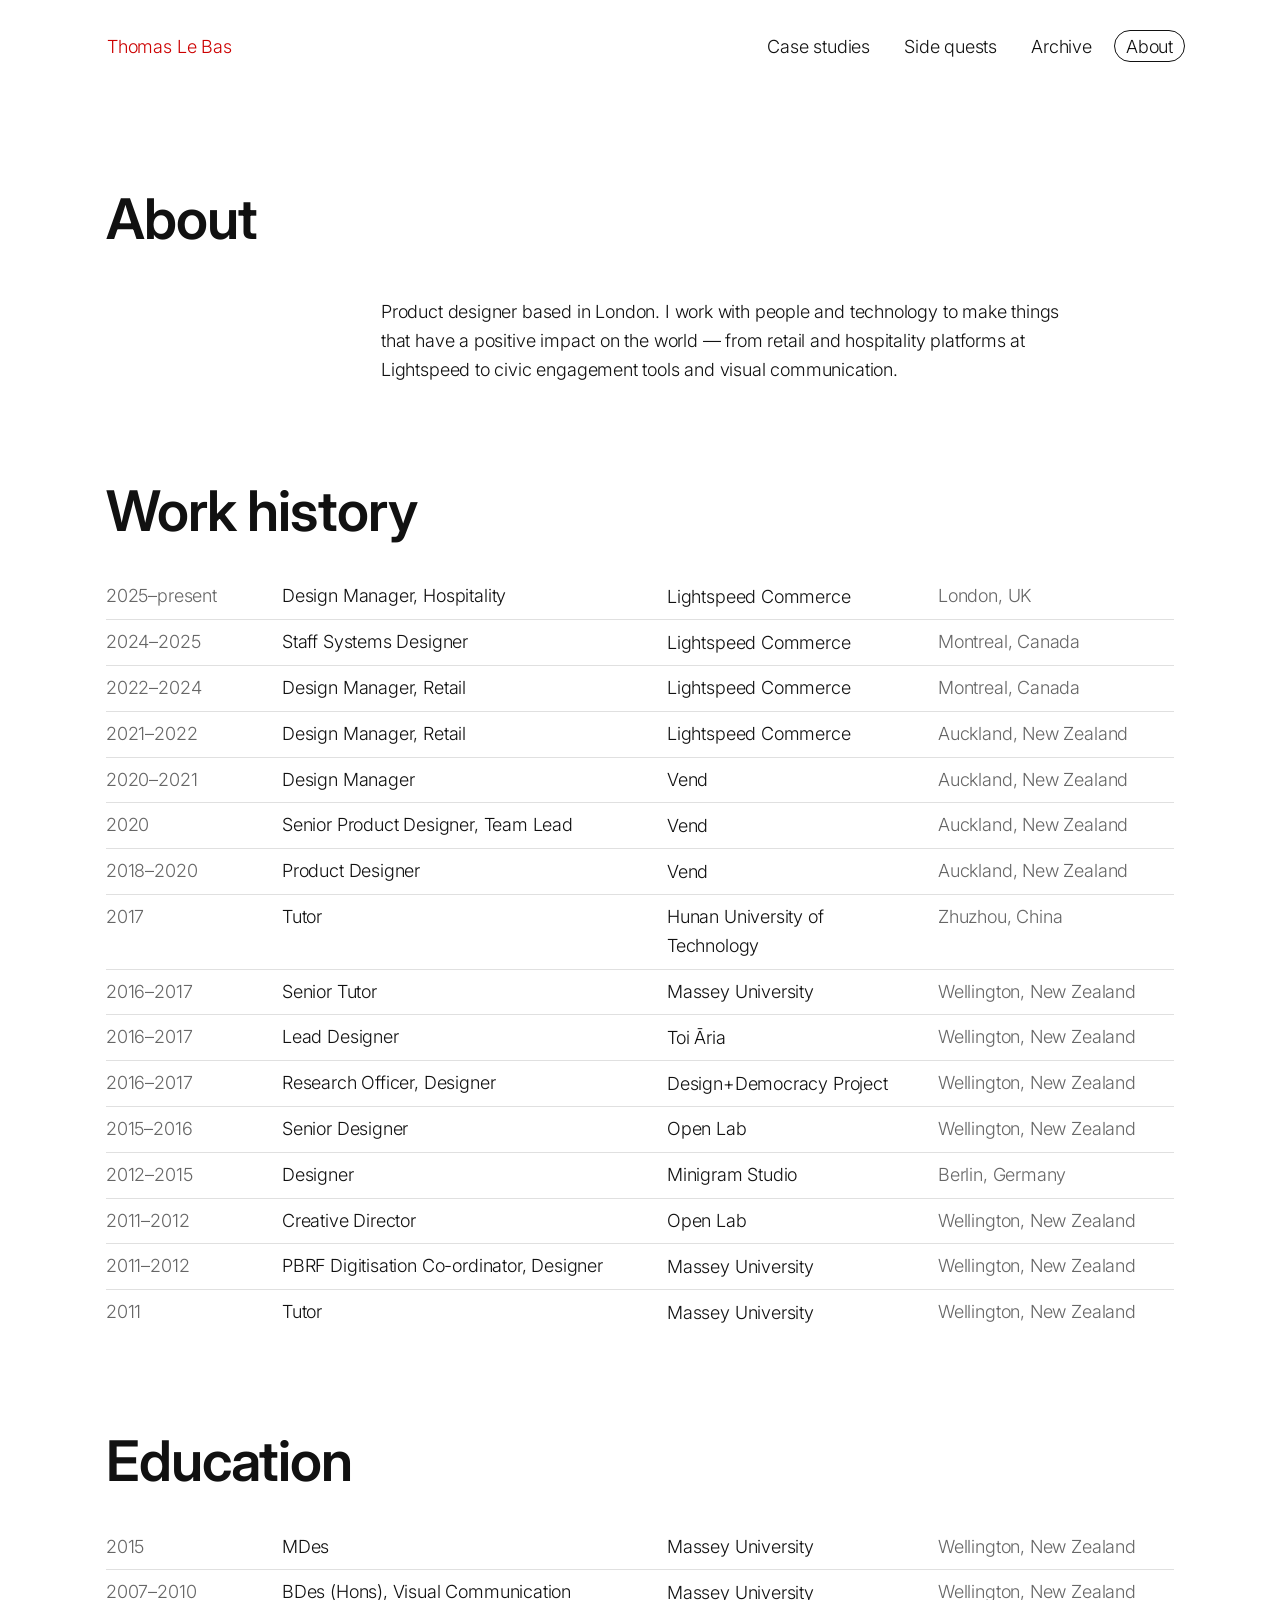
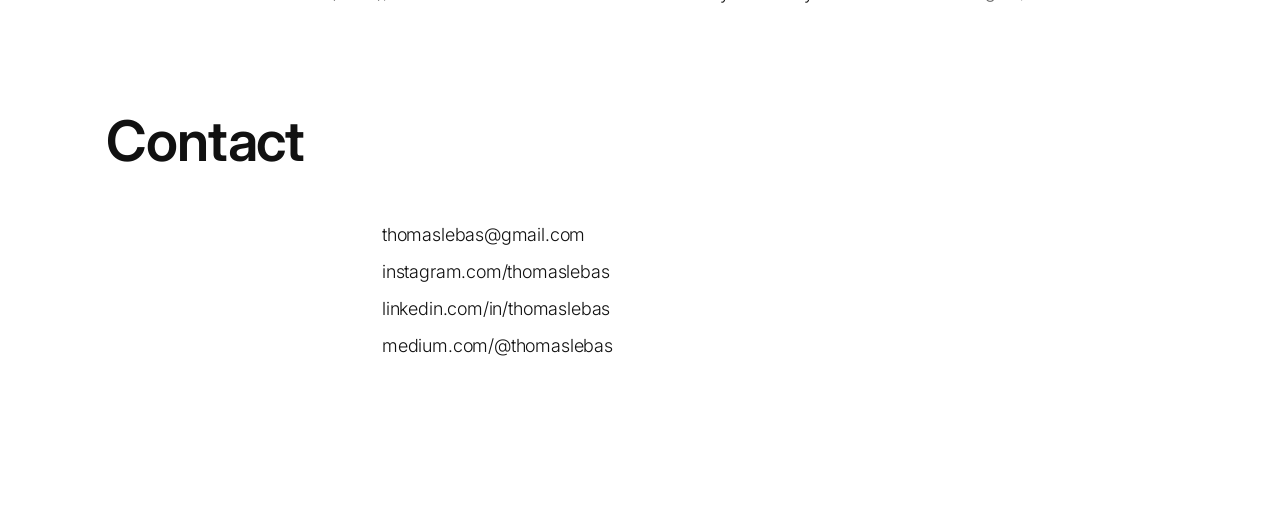
==== commit 2343be05: "Refine project cards, link pills, and mobile nav - Split project cards so descriptor sits outside th" ====
--- a/about.html
+++ b/about.html
@@ -13,12 +13,14 @@
       <span class="nav-toggle-icon" aria-hidden="true"></span>
     </button>
     <nav id="site-nav">
+      <div class="site-nav-inner">
       <ul class="site-nav">
         <li><a href="case-studies.html">Case studies</a></li>
         <li><a href="side-projects.html">Side quests</a></li>
         <li><a href="archive.html">Archive</a></li>
         <li><a href="about.html">About</a></li>
       </ul>
+      </div>
     </nav>
   </header>
 
--- a/css/style.css
+++ b/css/style.css
@@ -67,9 +67,11 @@
   text-decoration: none;
 }
 
-a:not(.project-card),
-.project-card-title,
-.project-card-descriptor {
+/* Link pill — single source of truth for all text links */
+:is(
+  a:not(.project-card):not(.project-card-link),
+  .project-card-title
+) {
   display: inline;
   line-height: 1.6;
   padding: var(--link-pill-padding-y) var(--link-pill-padding-x);
@@ -80,12 +82,25 @@
   -webkit-box-decoration-break: clone;
   background-image: linear-gradient(transparent, transparent);
   background-size: 100% 100%;
+}
+
+:is(
+  a:not(.project-card):not(.project-card-link):not(:where(.site-nav a)),
+  .project-card-title
+) {
   transition: background-image 0.15s ease, border-color 0.15s ease;
 }
 
-a:not(.project-card):hover,
-.project-card:hover .project-card-title,
-.project-card:hover .project-card-descriptor {
+.site-header nav .site-nav a,
+.site-header nav .site-nav a:hover {
+  transition: none;
+}
+
+.site-header nav .site-nav a.active {
+  transition: border-color 0s;
+}
+
+:is(a:not(.project-card):not(.project-card-link):hover, .project-card-link:hover .project-card-title) {
   background-image: linear-gradient(var(--color-link-highlight), var(--color-link-highlight));
   text-decoration: none;
 }
@@ -110,7 +125,8 @@
 
 .site-name-cell,
 .home-section-more-cell,
-.cv-org-cell {
+.cv-org-cell,
+.project-back-cell {
   min-width: 0;
 }
 
@@ -129,7 +145,7 @@
 
 .site-nav a.active,
 body[data-page="home"] .site-name {
-  border: 1px solid currentColor;
+  border-color: currentColor;
 }
 
 .nav-toggle {
@@ -242,6 +258,7 @@
 
 .home-section .page-heading {
   margin-bottom: var(--space-md);
+  color: var(--color-muted);
 }
 
 /* Page headings */
@@ -252,7 +269,7 @@
   line-height: var(--line-height-heading);
   letter-spacing: var(--letter-spacing-heading);
   margin-bottom: var(--space-sm);
-  color: var(--color-muted);
+  color: var(--color-text);
 }
 
 .page-intro {
@@ -364,7 +381,7 @@
   font-weight: var(--font-weight-heading);
   line-height: var(--line-height-heading);
   letter-spacing: var(--letter-spacing-heading);
-  color: var(--color-muted);
+  color: var(--color-text);
 }
 
 .about-section {
@@ -377,7 +394,7 @@
   line-height: var(--line-height-heading);
   letter-spacing: var(--letter-spacing-heading);
   margin-bottom: var(--space-md);
-  color: var(--color-muted);
+  color: var(--color-text);
 }
 
 .about-bio {
@@ -440,20 +457,18 @@
   align-items: start;
 }
 
-.project-back {
+.project-back-cell {
   grid-column: 1 / span 3;
   justify-self: start;
-  width: fit-content;
+}
+
+.project-back {
   font-size: var(--font-size-body);
   color: var(--color-muted);
 }
 
 .project-back-arrow {
-  color: var(--color-muted);
-}
-
-.project-back-link {
-  color: var(--color-muted);
+  color: inherit;
 }
 
 .project-content {
@@ -467,7 +482,7 @@
   line-height: var(--line-height-heading);
   letter-spacing: var(--letter-spacing-heading);
   margin-bottom: var(--space-sm);
-  color: var(--color-muted);
+  color: var(--color-text);
 }
 
 .project-description {
@@ -511,6 +526,27 @@
   display: block;
   width: 100%;
   text-align: left;
+  color: inherit;
+}
+
+a.project-card {
+  padding: 0;
+  margin: 0;
+  border: none;
+  border-radius: 0;
+  line-height: inherit;
+  box-decoration-break: initial;
+  -webkit-box-decoration-break: initial;
+  background-image: none;
+}
+
+a.project-card:hover {
+  background-color: transparent;
+  background-image: none;
+}
+
+.project-card-link {
+  display: block;
   color: inherit;
   padding: 0;
   margin: 0;
@@ -522,35 +558,39 @@
   background-image: none;
 }
 
-.project-card:hover {
-  background-color: transparent;
+.project-card-link:hover {
   background-image: none;
 }
 
-.project-card-title,
+.project-card-title {
+  font-size: var(--font-size-body);
+  font-weight: var(--font-weight-body);
+}
+
 .project-card-descriptor {
-  font-size: var(--font-size-body);
-  font-weight: var(--font-weight-body);
-}
-
-.project-card-title {
-  margin-top: var(--space-sm);
-}
-
-.project-card-descriptor {
+  display: block;
+  width: fit-content;
+  max-width: 100%;
   color: var(--color-muted);
   margin-top: var(--space-xs);
+  font-size: var(--font-size-body);
+  font-weight: var(--font-weight-body);
+}
+
+.project-card-image,
+.project-card-placeholder {
+  margin-bottom: var(--space-sm);
 }
 
 .project-card-image {
   width: 100%;
-  aspect-ratio: 4 / 3;
+  aspect-ratio: 210 / 297;
   object-fit: cover;
 }
 
 .project-card-placeholder {
   width: 100%;
-  aspect-ratio: 4 / 3;
+  aspect-ratio: 210 / 297;
   background-color: var(--color-muted);
   opacity: 0.1;
 }
@@ -583,15 +623,18 @@
   }
 
   .site-header nav {
-    display: grid;
-    grid-template-rows: 0fr;
     width: 100%;
     order: 3;
-    transition: grid-template-rows 0.25s ease;
-  }
-
-  .site-header nav.is-open {
-    grid-template-rows: 1fr;
+  }
+
+  .site-nav-inner {
+    max-height: 0;
+    overflow: hidden;
+    transition: max-height 0.25s ease;
+  }
+
+  .site-header nav.is-open .site-nav-inner {
+    max-height: 24rem;
   }
 
   .site-nav {
@@ -600,9 +643,15 @@
     align-items: flex-start;
     width: 100%;
     gap: var(--space-sm);
-    padding-top: var(--space-sm);
-    overflow: hidden;
-    min-height: 0;
+    padding:
+      calc(var(--space-sm) + var(--link-pill-padding-y) + 1px)
+      var(--link-pill-padding-x)
+      var(--link-pill-padding-y);
+  }
+
+  .site-header nav:not(.is-open) .site-nav a.active {
+    border-color: transparent;
+    transition: border-color 0s 0.25s;
   }
 
   .project-grid {
@@ -615,7 +664,7 @@
     padding: var(--space-sm) 0;
   }
 
-  .project-back,
+  .project-back-cell,
   .project-content,
   .about-layout-heading,
   .about-layout-body,
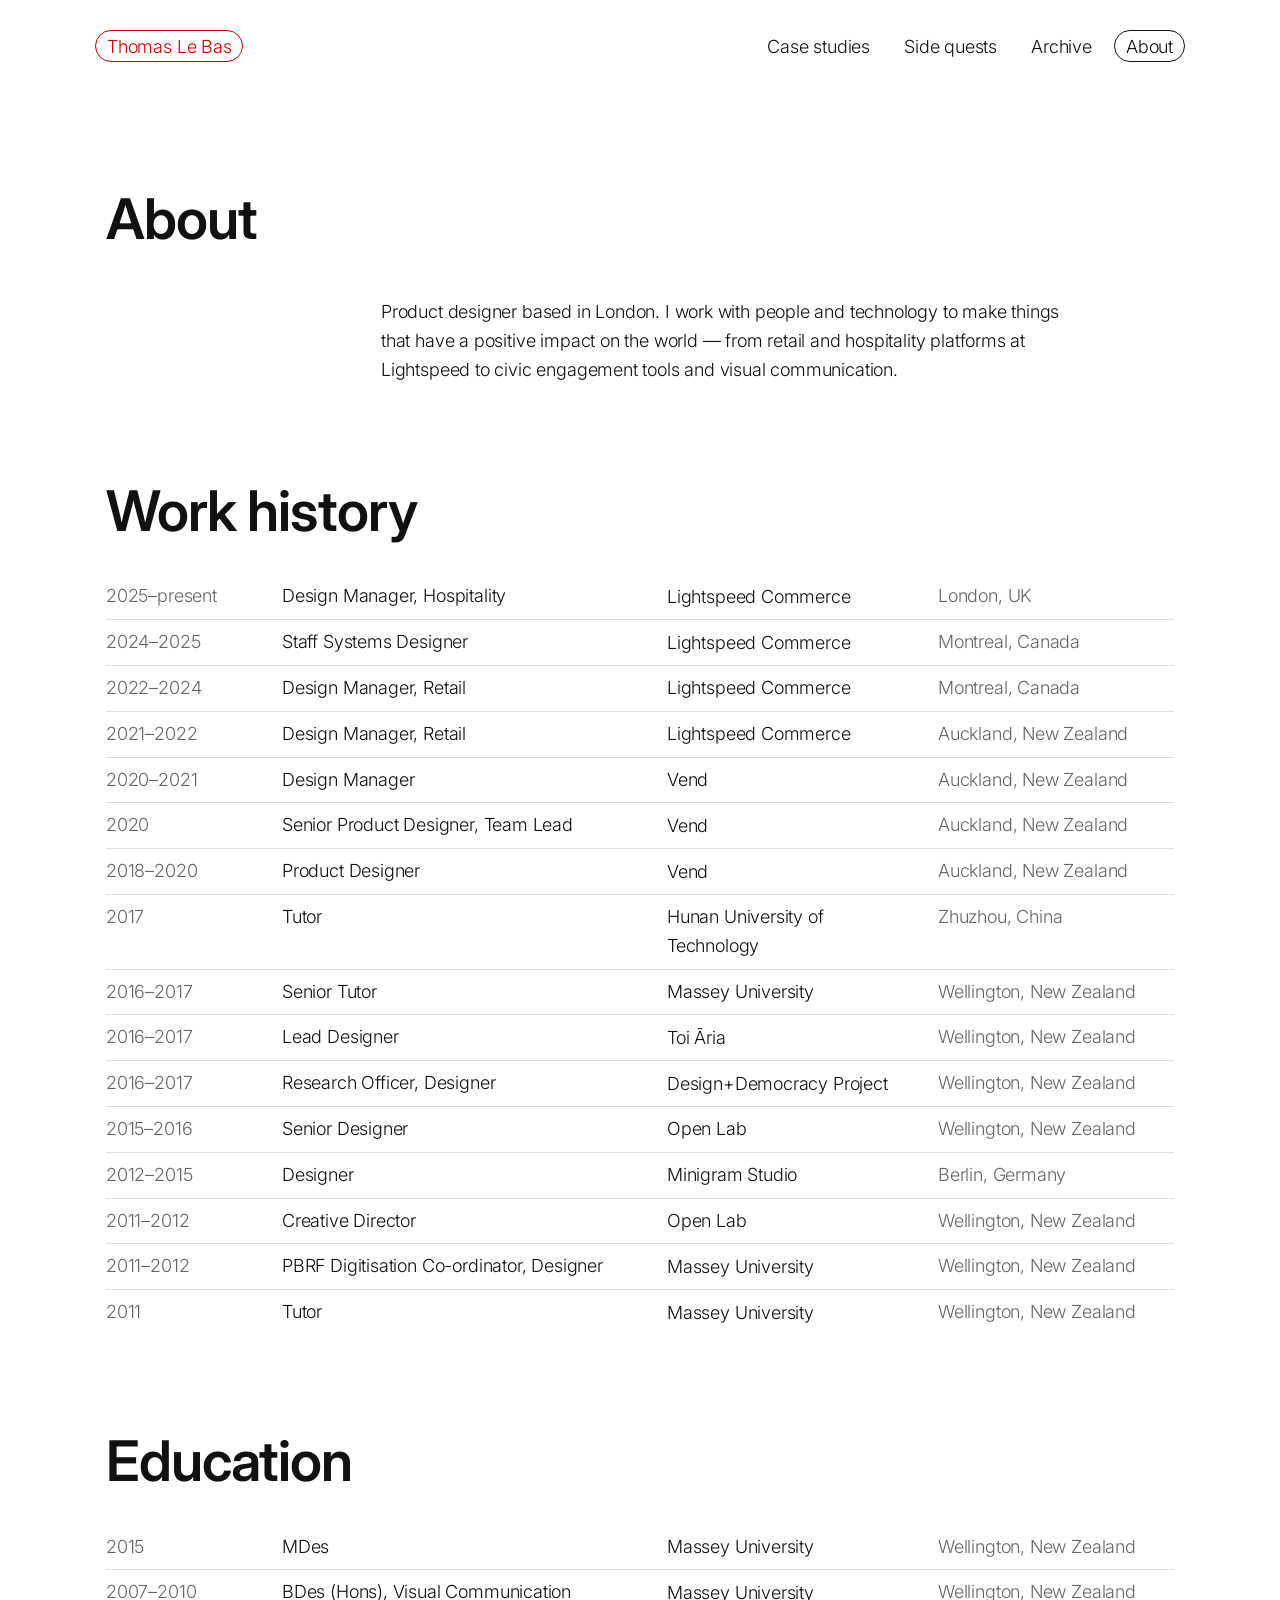
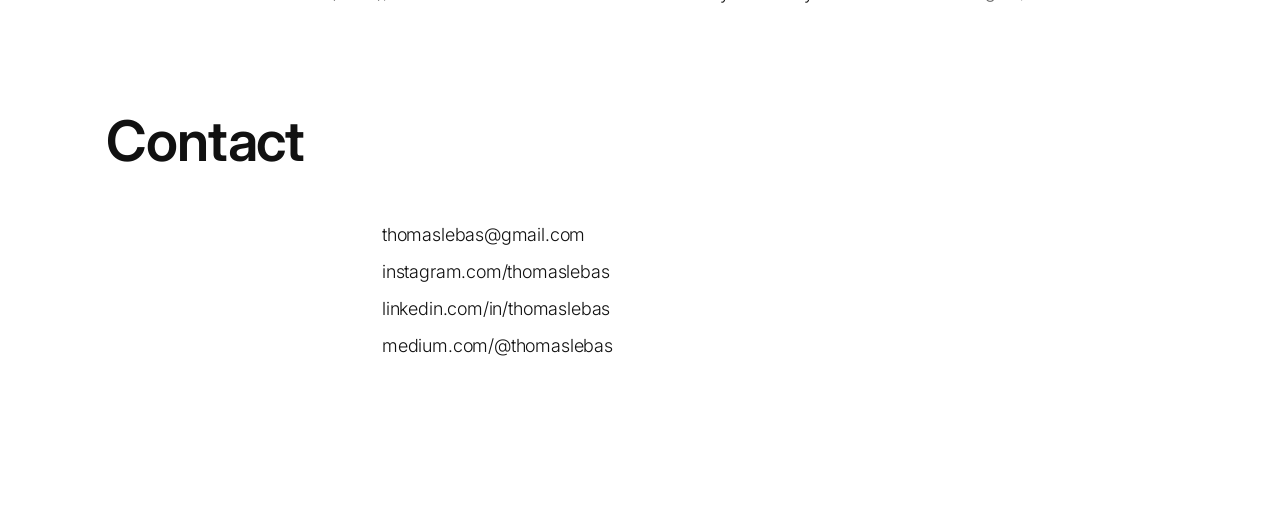
==== commit 430df7ce: "Make header sticky and improve mobile nav animation - Pin site header to top with background so cont" ====
--- a/about.html
+++ b/about.html
@@ -14,12 +14,14 @@
     </button>
     <nav id="site-nav">
       <div class="site-nav-inner">
+      <div class="site-nav-panel">
       <ul class="site-nav">
         <li><a href="case-studies.html">Case studies</a></li>
         <li><a href="side-projects.html">Side quests</a></li>
         <li><a href="archive.html">Archive</a></li>
         <li><a href="about.html">About</a></li>
       </ul>
+      </div>
       </div>
     </nav>
   </header>
--- a/css/style.css
+++ b/css/style.css
@@ -114,6 +114,9 @@
 /* Header */
 
 .site-header {
+  position: sticky;
+  top: 0;
+  z-index: 100;
   display: flex;
   justify-content: space-between;
   align-items: baseline;
@@ -121,6 +124,7 @@
   max-width: var(--max-width);
   margin: 0 auto;
   padding: var(--space-md) var(--space-sm);
+  background-color: var(--color-bg);
 }
 
 .site-name-cell,
@@ -133,18 +137,34 @@
 .site-name {
   font-size: var(--font-size-body);
   font-weight: var(--font-weight-body);
+  white-space: nowrap;
+}
+
+.site-header a.site-name {
   color: var(--color-accent);
-  white-space: nowrap;
-}
-
-.site-name:hover,
-a.site-name:hover {
+  border-color: var(--color-accent);
+  background-image: linear-gradient(transparent, transparent);
+}
+
+body[data-page="home"] .site-header a.site-name {
+  color: #ffffff;
+  border-color: var(--color-accent);
+  background-image: linear-gradient(var(--color-accent), var(--color-accent));
+}
+
+.site-header a.site-name:hover {
   color: var(--color-accent);
+  border-color: var(--color-accent);
   background-image: linear-gradient(var(--color-site-name-highlight), var(--color-site-name-highlight));
 }
 
-.site-nav a.active,
-body[data-page="home"] .site-name {
+body[data-page="home"] .site-header a.site-name:hover {
+  color: #ffffff;
+  border-color: var(--color-accent);
+  background-image: linear-gradient(var(--color-accent), var(--color-accent));
+}
+
+.site-nav a.active {
   border-color: currentColor;
 }
 
@@ -595,6 +615,45 @@
   opacity: 0.1;
 }
 
+/* Home — desktop shows top 3 per section; mobile uses carousels for all */
+
+.home-layout .home-section .project-card:nth-child(n + 4) {
+  display: none;
+}
+
+@media (max-width: 640px) {
+  .home-layout .home-section .project-carousel {
+    overflow-x: auto;
+    scroll-snap-type: x mandatory;
+    -webkit-overflow-scrolling: touch;
+    scrollbar-width: none;
+    scroll-padding-inline: var(--space-sm);
+    margin-right: calc(-1 * var(--space-sm));
+    padding-right: var(--space-sm);
+  }
+
+  .home-layout .home-section .project-carousel::-webkit-scrollbar {
+    display: none;
+  }
+
+  .home-layout .home-section .project-grid {
+    display: flex;
+    gap: var(--space-sm);
+    width: max-content;
+    padding-right: var(--space-sm);
+  }
+
+  .home-layout .home-section .project-card {
+    display: block;
+    flex: 0 0 min(78vw, 16rem);
+    scroll-snap-align: start;
+  }
+
+  .home-layout .home-section .project-card:nth-child(n + 4) {
+    display: block;
+  }
+}
+
 @media (max-width: 900px) {
   .project-grid {
     grid-template-columns: repeat(2, 1fr);
@@ -609,6 +668,12 @@
   .site-header {
     flex-wrap: wrap;
     align-items: center;
+    row-gap: 0;
+    column-gap: var(--space-md);
+  }
+
+  .site-header a.site-name {
+    margin-left: 0;
   }
 
   .nav-toggle {
@@ -625,16 +690,14 @@
   .site-header nav {
     width: 100%;
     order: 3;
+    min-height: 0;
   }
 
   .site-nav-inner {
-    max-height: 0;
+    height: 0;
+    min-height: 0;
     overflow: hidden;
-    transition: max-height 0.25s ease;
-  }
-
-  .site-header nav.is-open .site-nav-inner {
-    max-height: 24rem;
+    transition: height 0.25s ease;
   }
 
   .site-nav {
@@ -643,10 +706,10 @@
     align-items: flex-start;
     width: 100%;
     gap: var(--space-sm);
-    padding:
-      calc(var(--space-sm) + var(--link-pill-padding-y) + 1px)
-      var(--link-pill-padding-x)
-      var(--link-pill-padding-y);
+    padding-top: calc(var(--space-md) + var(--space-sm) + var(--link-pill-padding-y) + 1px);
+    padding-right: var(--link-pill-padding-x);
+    padding-bottom: var(--link-pill-padding-y);
+    padding-left: 2em;
   }
 
   .site-header nav:not(.is-open) .site-nav a.active {
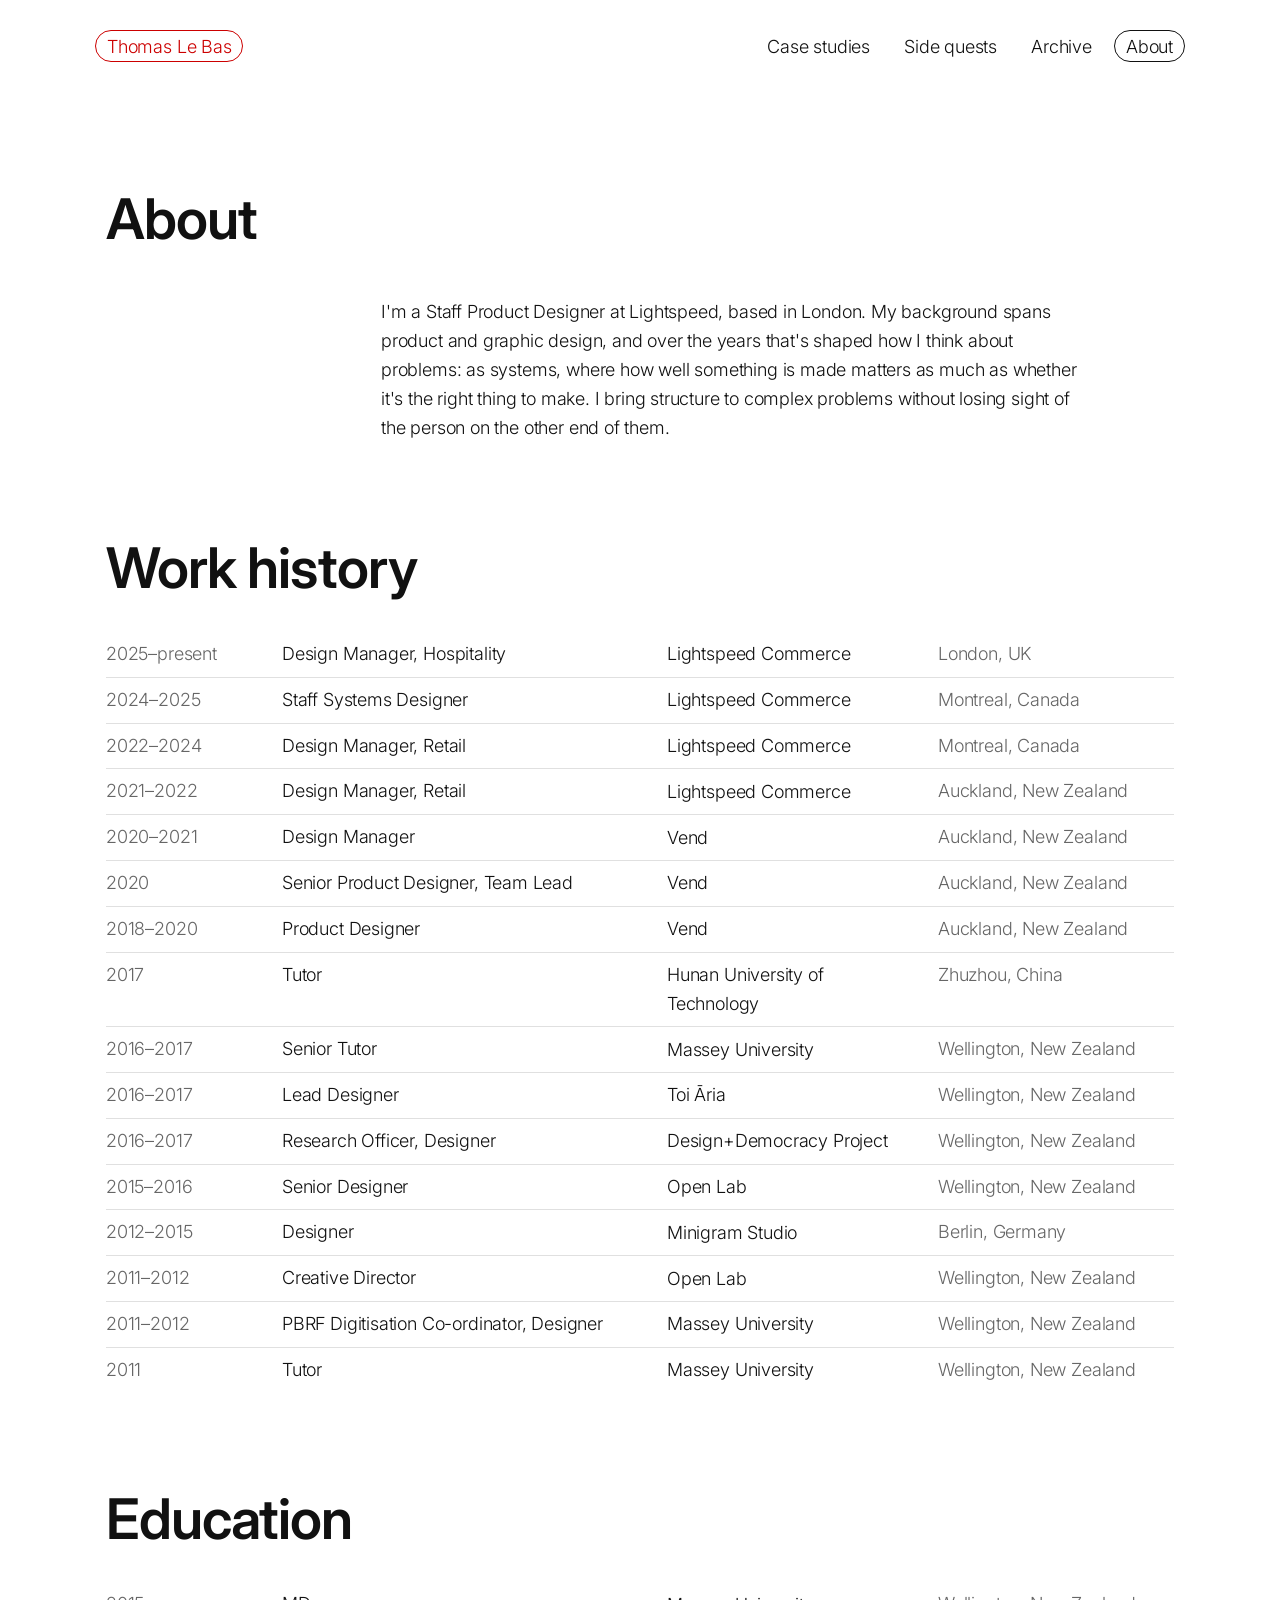
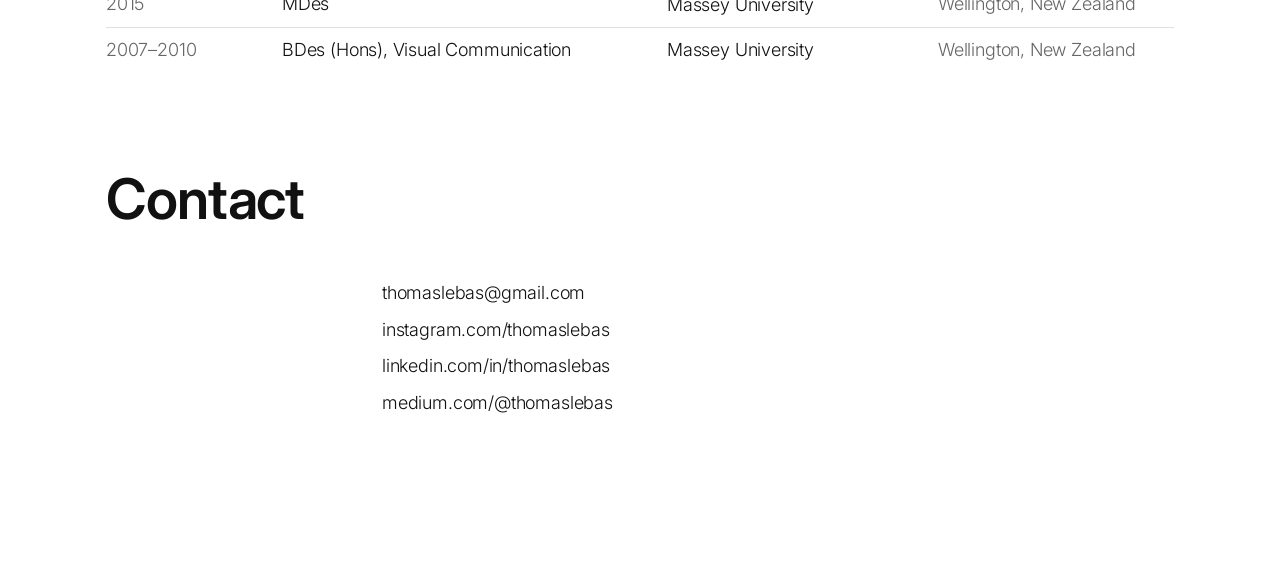
==== commit 10fcbaf1: "Migrate archive to markdown and per-project image folders - Replace flat archive JSON and image pool" ====
--- a/about.html
+++ b/about.html
@@ -29,7 +29,7 @@
   <main class="about-layout">
     <h1 class="page-heading about-layout-heading">About</h1>
     <div class="about-layout-body">
-      <p class="about-bio">Product designer based in London. I work with people and technology to make things that have a positive impact on the world — from retail and hospitality platforms at Lightspeed to civic engagement tools and visual communication.</p>
+      <p class="about-bio">I'm a Staff Product Designer at Lightspeed, based in London. My background spans product and graphic design, and over the years that's shaped how I think about problems: as systems, where how well something is made matters as much as whether it's the right thing to make. I bring structure to complex problems without losing sight of the person on the other end of them.</p>
     </div>
 
     <section class="about-section about-layout-full">
--- a/css/style.css
+++ b/css/style.css
@@ -12,6 +12,8 @@
   --letter-spacing-heading: -0.02em;
   --font-size-body: 1.125rem;
   --letter-spacing-body: -0.01em;
+  --font-size-subheading: 1.75rem;
+  --font-size-caption: 0.9375rem;
   --font-weight-heading: 600;
   --font-weight-body: 300;
   --max-width: 1100px;
@@ -130,7 +132,9 @@
 .site-name-cell,
 .home-section-more-cell,
 .cv-org-cell,
-.project-back-cell {
+.project-back-cell,
+.project-next-cell,
+.project-next-top-cell {
   min-width: 0;
 }
 
@@ -243,6 +247,26 @@
   line-height: var(--line-height-heading);
   letter-spacing: var(--letter-spacing-heading);
   margin-bottom: 18rem;
+  position: relative;
+  transition: color 0.3s ease;
+}
+
+.home-intro canvas {
+  position: absolute;
+  inset: 0;
+  width: 100%;
+  height: 100%;
+  pointer-events: none;
+  opacity: 0;
+  transition: opacity 0.3s ease;
+}
+
+.home-intro.has-ripple {
+  color: transparent;
+}
+
+.home-intro.has-ripple canvas {
+  opacity: 1;
 }
 
 .home-layout > .home-section {
@@ -491,6 +515,18 @@
   color: inherit;
 }
 
+.project-next-top-cell {
+  grid-column: 12;
+  grid-row: 1;
+  justify-self: end;
+}
+
+.project-next-cell {
+  grid-column: 4 / span 8;
+  justify-self: start;
+  margin-top: var(--space-lg);
+}
+
 .project-content {
   grid-column: 4 / span 8;
   margin-bottom: var(--space-lg);
@@ -532,6 +568,117 @@
 
 .project-images img:last-child {
   margin-bottom: 0;
+}
+
+/* Project body */
+
+.project-body {
+  grid-column: 4 / span 8;
+}
+
+.project-subline {
+  font-size: var(--font-size-body);
+  font-weight: var(--font-weight-body);
+  margin-bottom: var(--space-xs);
+}
+
+.project-meta {
+  font-size: var(--font-size-caption);
+  font-weight: var(--font-weight-body);
+  color: var(--color-muted);
+  margin-bottom: 0;
+}
+
+.project-intro {
+  font-size: var(--font-size-body);
+  font-weight: var(--font-weight-body);
+  margin-bottom: var(--space-md);
+}
+
+.project-stats {
+  display: grid;
+  grid-template-columns: repeat(3, 1fr);
+  gap: var(--space-md);
+  margin-bottom: var(--space-lg);
+}
+
+.project-stat {
+  font-size: var(--font-size-body);
+  font-weight: var(--font-weight-body);
+  color: var(--color-muted);
+}
+
+.project-subheading {
+  font-size: var(--font-size-subheading);
+  font-weight: var(--font-weight-heading);
+  line-height: var(--line-height-heading);
+  letter-spacing: var(--letter-spacing-heading);
+  color: var(--color-text);
+  margin-top: var(--space-xl);
+  margin-bottom: var(--space-sm);
+}
+
+.project-body > .project-subheading:first-child {
+  margin-top: 0;
+}
+
+.project-paragraph {
+  font-size: var(--font-size-body);
+  font-weight: var(--font-weight-body);
+  margin-bottom: var(--space-sm);
+}
+
+.project-figure {
+  margin: var(--space-md) 0;
+}
+
+.project-figure img {
+  width: 100%;
+  min-height: 320px;
+  background-color: var(--color-border);
+}
+
+.project-caption {
+  font-size: var(--font-size-caption);
+  font-weight: var(--font-weight-body);
+  color: var(--color-muted);
+  margin-top: var(--space-xs);
+}
+
+.project-list {
+  list-style: disc;
+  padding-left: 1.25rem;
+  font-size: var(--font-size-body);
+  font-weight: var(--font-weight-body);
+  margin-bottom: var(--space-sm);
+}
+
+.project-list li {
+  margin-bottom: var(--space-xs);
+}
+
+.project-note {
+  font-size: var(--font-size-caption);
+  font-weight: var(--font-weight-body);
+  color: var(--color-muted);
+  margin-top: var(--space-xl);
+}
+
+.project-body a:not(.project-card):not(.project-card-link),
+.project-content a:not(.project-card):not(.project-card-link) {
+  padding: 0;
+  margin: 0;
+  border: none;
+  border-bottom: 1px solid currentColor;
+  border-radius: 0;
+  background-image: none;
+  text-decoration: none;
+}
+
+.project-body a:not(.project-card):not(.project-card-link):hover,
+.project-content a:not(.project-card):not(.project-card-link):hover {
+  background-image: none;
+  color: #ffffff;
 }
 
 /* Grid */
@@ -582,6 +729,13 @@
   background-image: none;
 }
 
+.project-card-year {
+  font-size: var(--font-size-caption);
+  font-weight: var(--font-weight-body);
+  color: var(--color-muted);
+  margin-bottom: var(--space-xs);
+}
+
 .project-card-title {
   font-size: var(--font-size-body);
   font-weight: var(--font-weight-body);
@@ -624,6 +778,7 @@
 @media (max-width: 640px) {
   .home-layout .home-section .project-carousel {
     overflow-x: auto;
+    overflow-y: hidden;
     scroll-snap-type: x mandatory;
     -webkit-overflow-scrolling: touch;
     scrollbar-width: none;
@@ -728,10 +883,21 @@
   }
 
   .project-back-cell,
+  .project-next-cell,
   .project-content,
   .about-layout-heading,
   .about-layout-body,
-  .home-intro {
+  .home-intro,
+  .project-body {
     grid-column: 1 / -1;
   }
-}
+
+  .project-next-top-cell {
+    display: none;
+  }
+
+  .project-stats {
+    grid-template-columns: 1fr;
+    gap: var(--space-sm);
+  }
+}
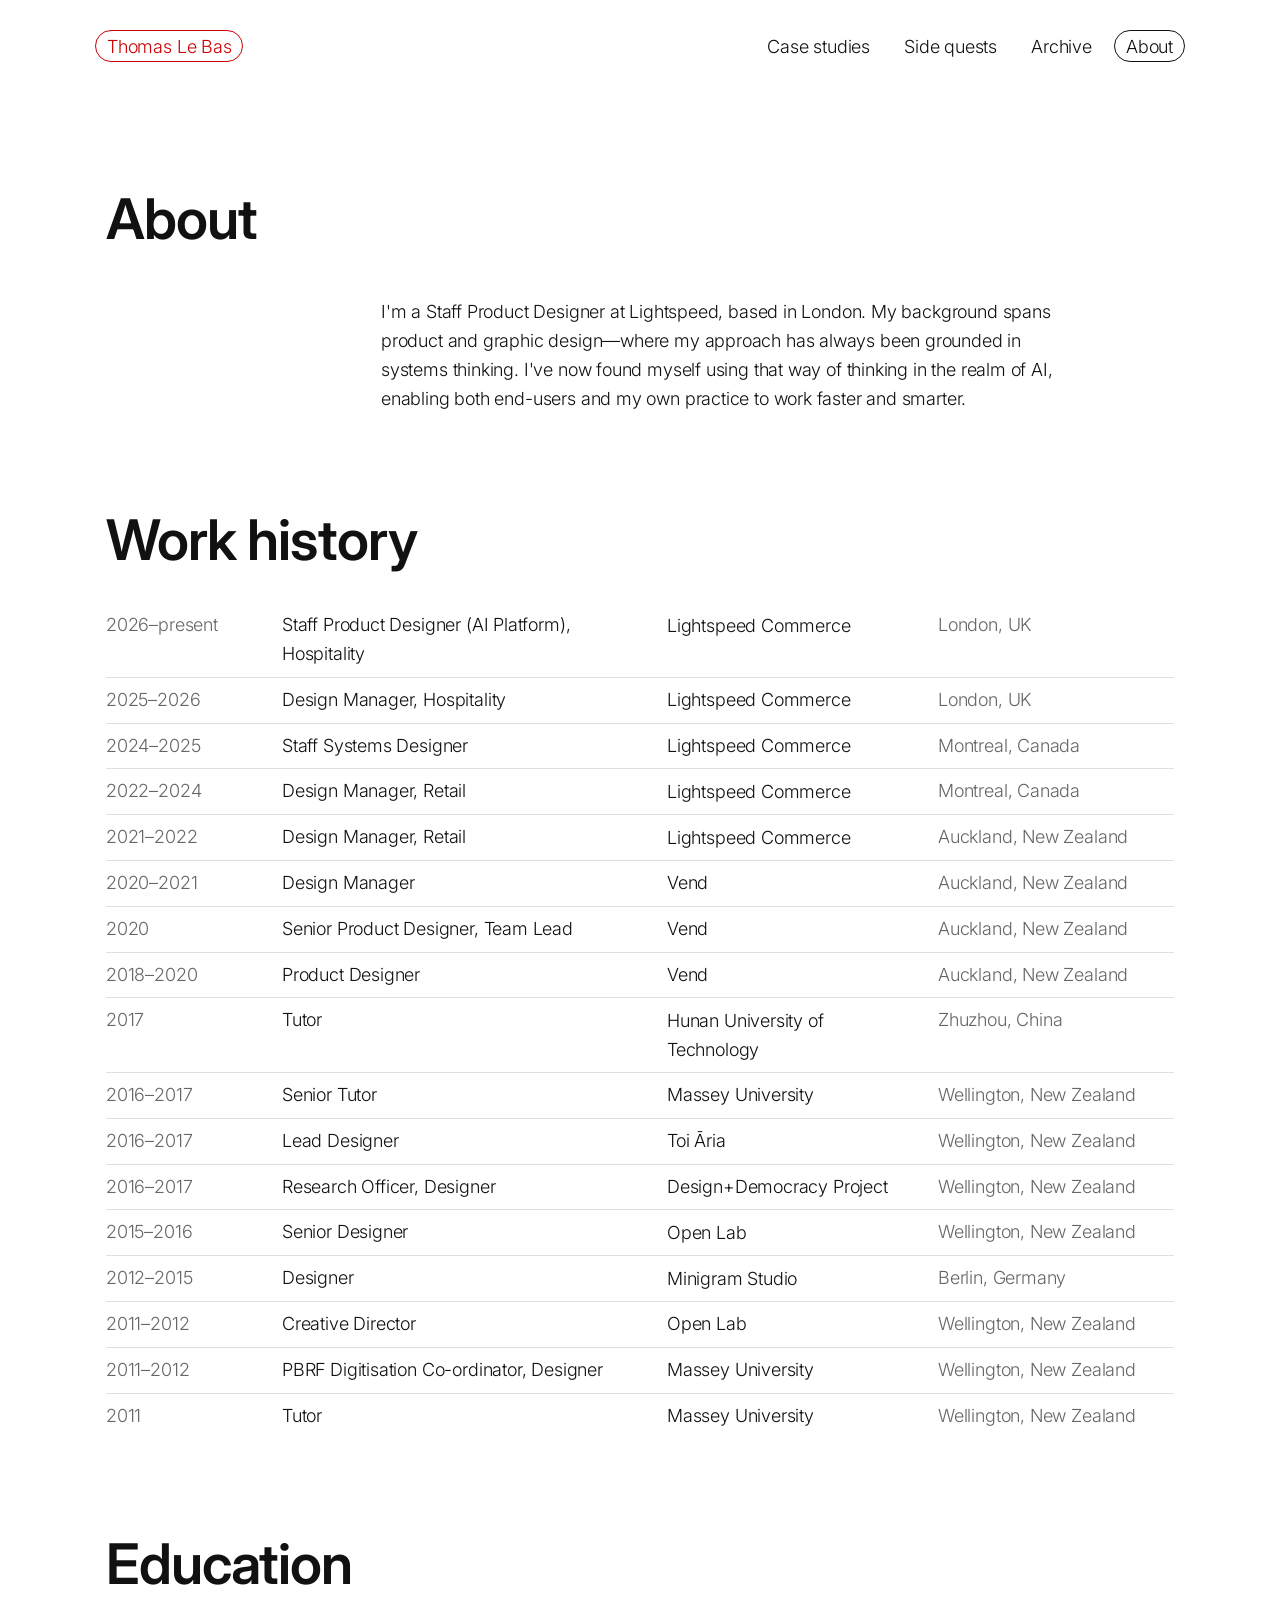
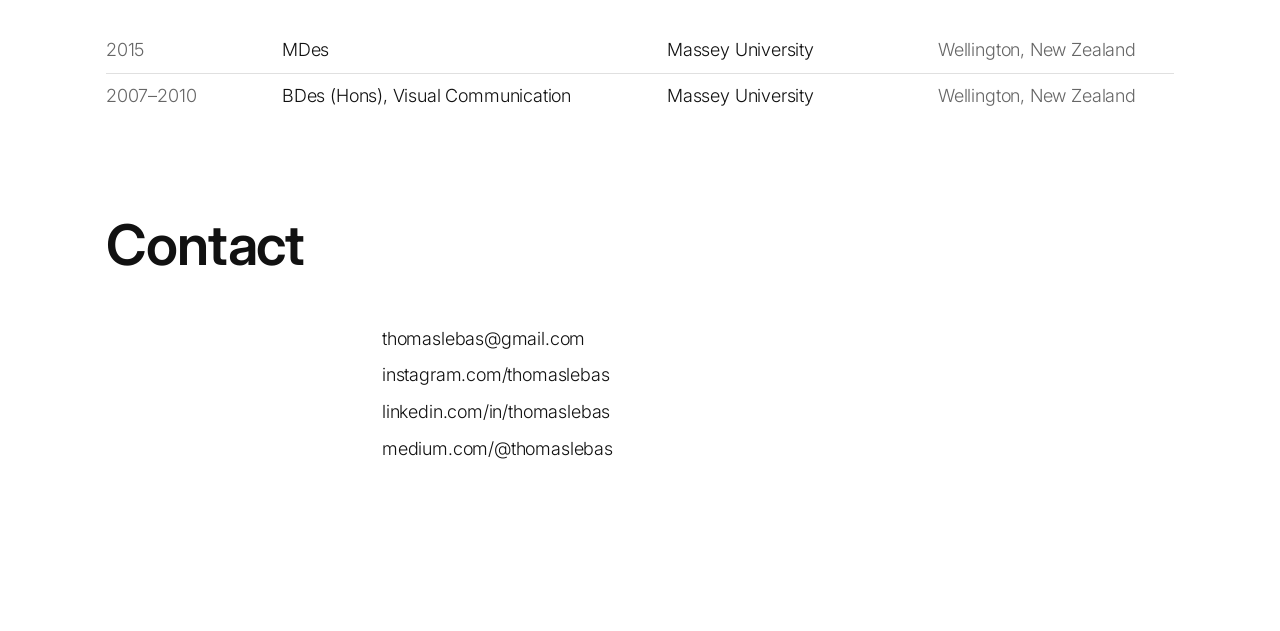
==== commit 4af2d0db: "Update about bio and add AI platform role to CV - Refresh bio to reflect systems thinking applied to" ====
--- a/about.html
+++ b/about.html
@@ -29,14 +29,20 @@
   <main class="about-layout">
     <h1 class="page-heading about-layout-heading">About</h1>
     <div class="about-layout-body">
-      <p class="about-bio">I'm a Staff Product Designer at Lightspeed, based in London. My background spans product and graphic design, and over the years that's shaped how I think about problems: as systems, where how well something is made matters as much as whether it's the right thing to make. I bring structure to complex problems without losing sight of the person on the other end of them.</p>
+      <p class="about-bio">I'm a Staff Product Designer at Lightspeed, based in London. My background spans product and graphic design—where my approach has always been grounded in systems thinking. I've now found myself using that way of thinking in the realm of AI, enabling both end-users and my own practice to work faster and smarter.</p>
     </div>
 
     <section class="about-section about-layout-full">
       <h2>Work history</h2>
       <ul class="cv-list">
         <li>
-          <span class="cv-dates">2025–present</span>
+          <span class="cv-dates">2026–present</span>
+          <span>Staff Product Designer (AI Platform), Hospitality</span>
+          <span class="cv-org-cell"><a class="cv-org" href="https://www.lightspeedhq.com/" target="_blank" rel="noopener noreferrer">Lightspeed Commerce</a></span>
+          <span class="cv-location">London, UK</span>
+        </li>
+        <li>
+          <span class="cv-dates">2025–2026</span>
           <span>Design Manager, Hospitality</span>
           <span class="cv-org-cell"><a class="cv-org" href="https://www.lightspeedhq.com/" target="_blank" rel="noopener noreferrer">Lightspeed Commerce</a></span>
           <span class="cv-location">London, UK</span>
--- a/css/style.css
+++ b/css/style.css
@@ -261,11 +261,13 @@
   transition: opacity 0.3s ease;
 }
 
-.home-intro.has-ripple {
+.home-intro.has-ripple,
+.home-intro.has-flag-wave {
   color: transparent;
 }
 
-.home-intro.has-ripple canvas {
+.home-intro.has-ripple canvas,
+.home-intro.has-flag-wave canvas {
   opacity: 1;
 }
 
@@ -639,10 +641,12 @@
 }
 
 .project-caption {
+  width: 50%;
+  margin-top: var(--space-xs);
+  margin-inline-start: 50%;
   font-size: var(--font-size-caption);
   font-weight: var(--font-weight-body);
   color: var(--color-muted);
-  margin-top: var(--space-xs);
 }
 
 .project-list {
@@ -900,4 +904,9 @@
     grid-template-columns: 1fr;
     gap: var(--space-sm);
   }
-}
+
+  .project-caption {
+    width: 100%;
+    margin-inline-start: 0;
+  }
+}
